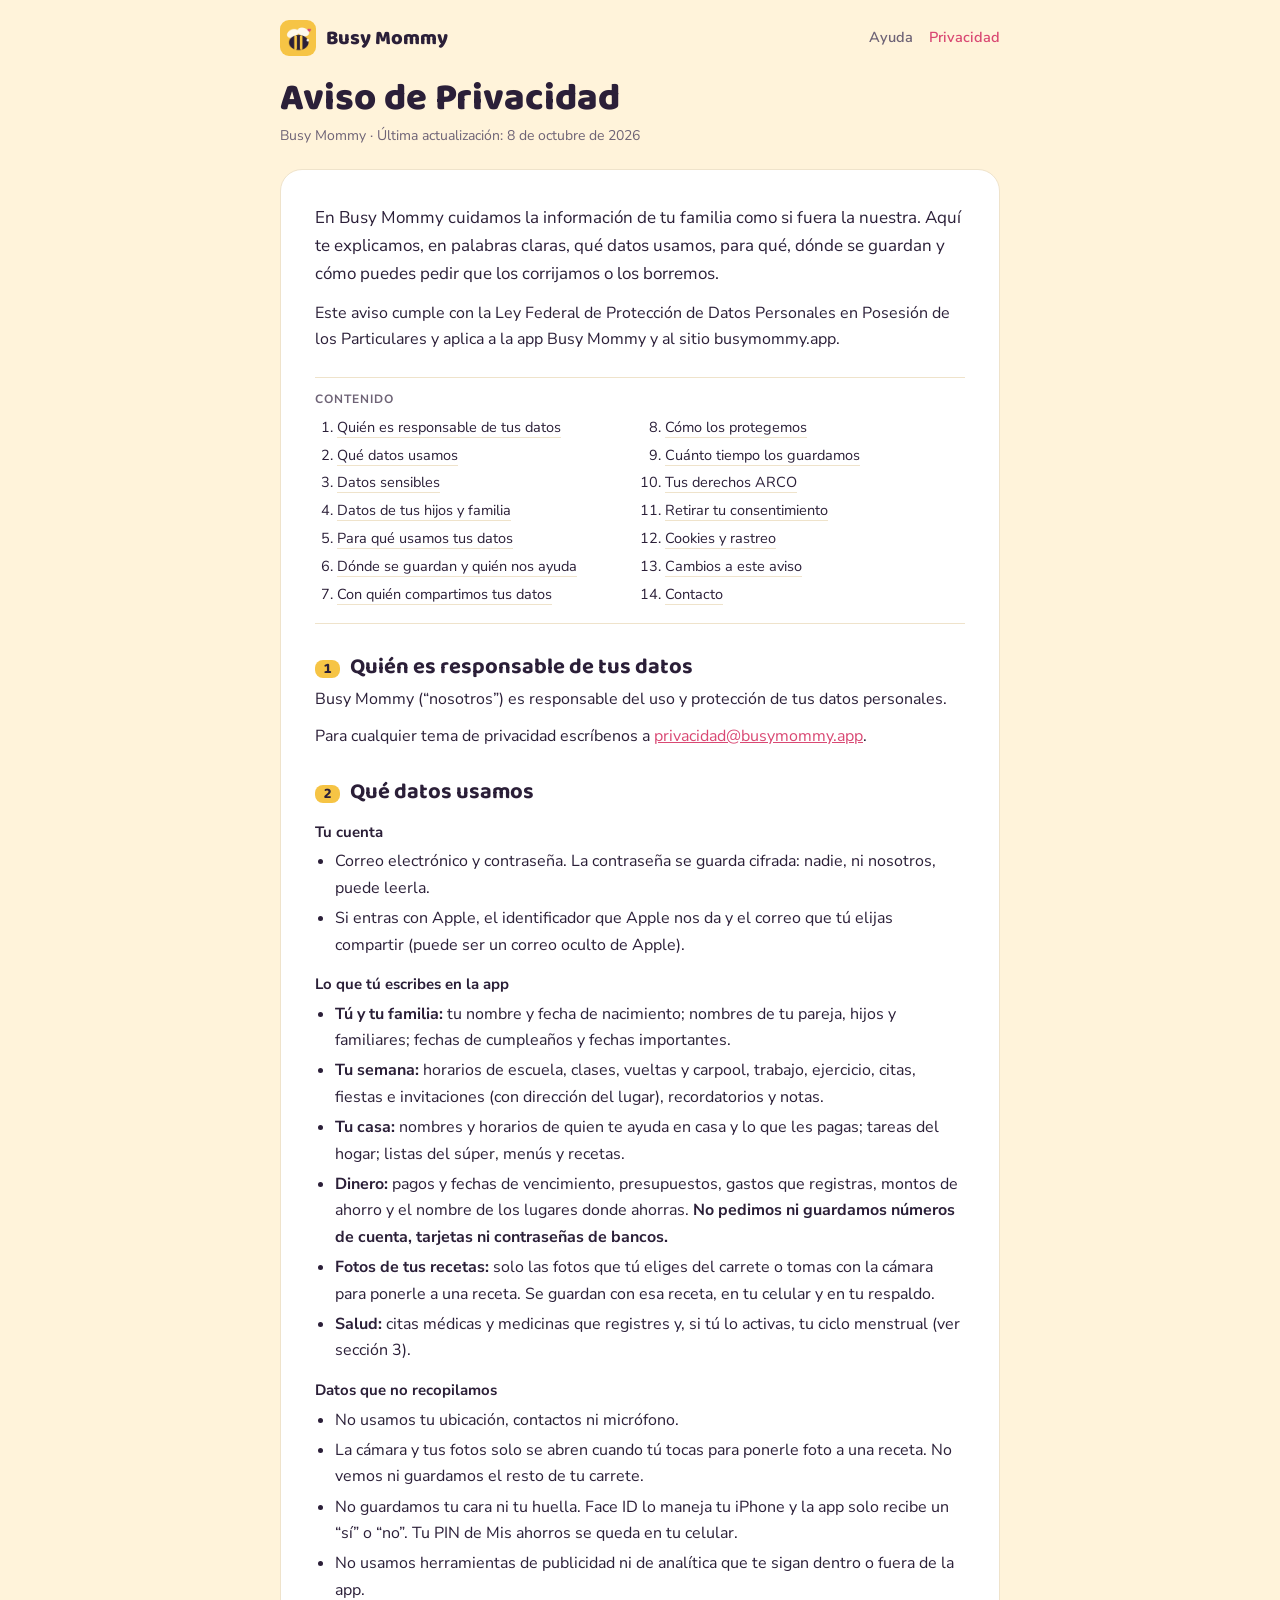
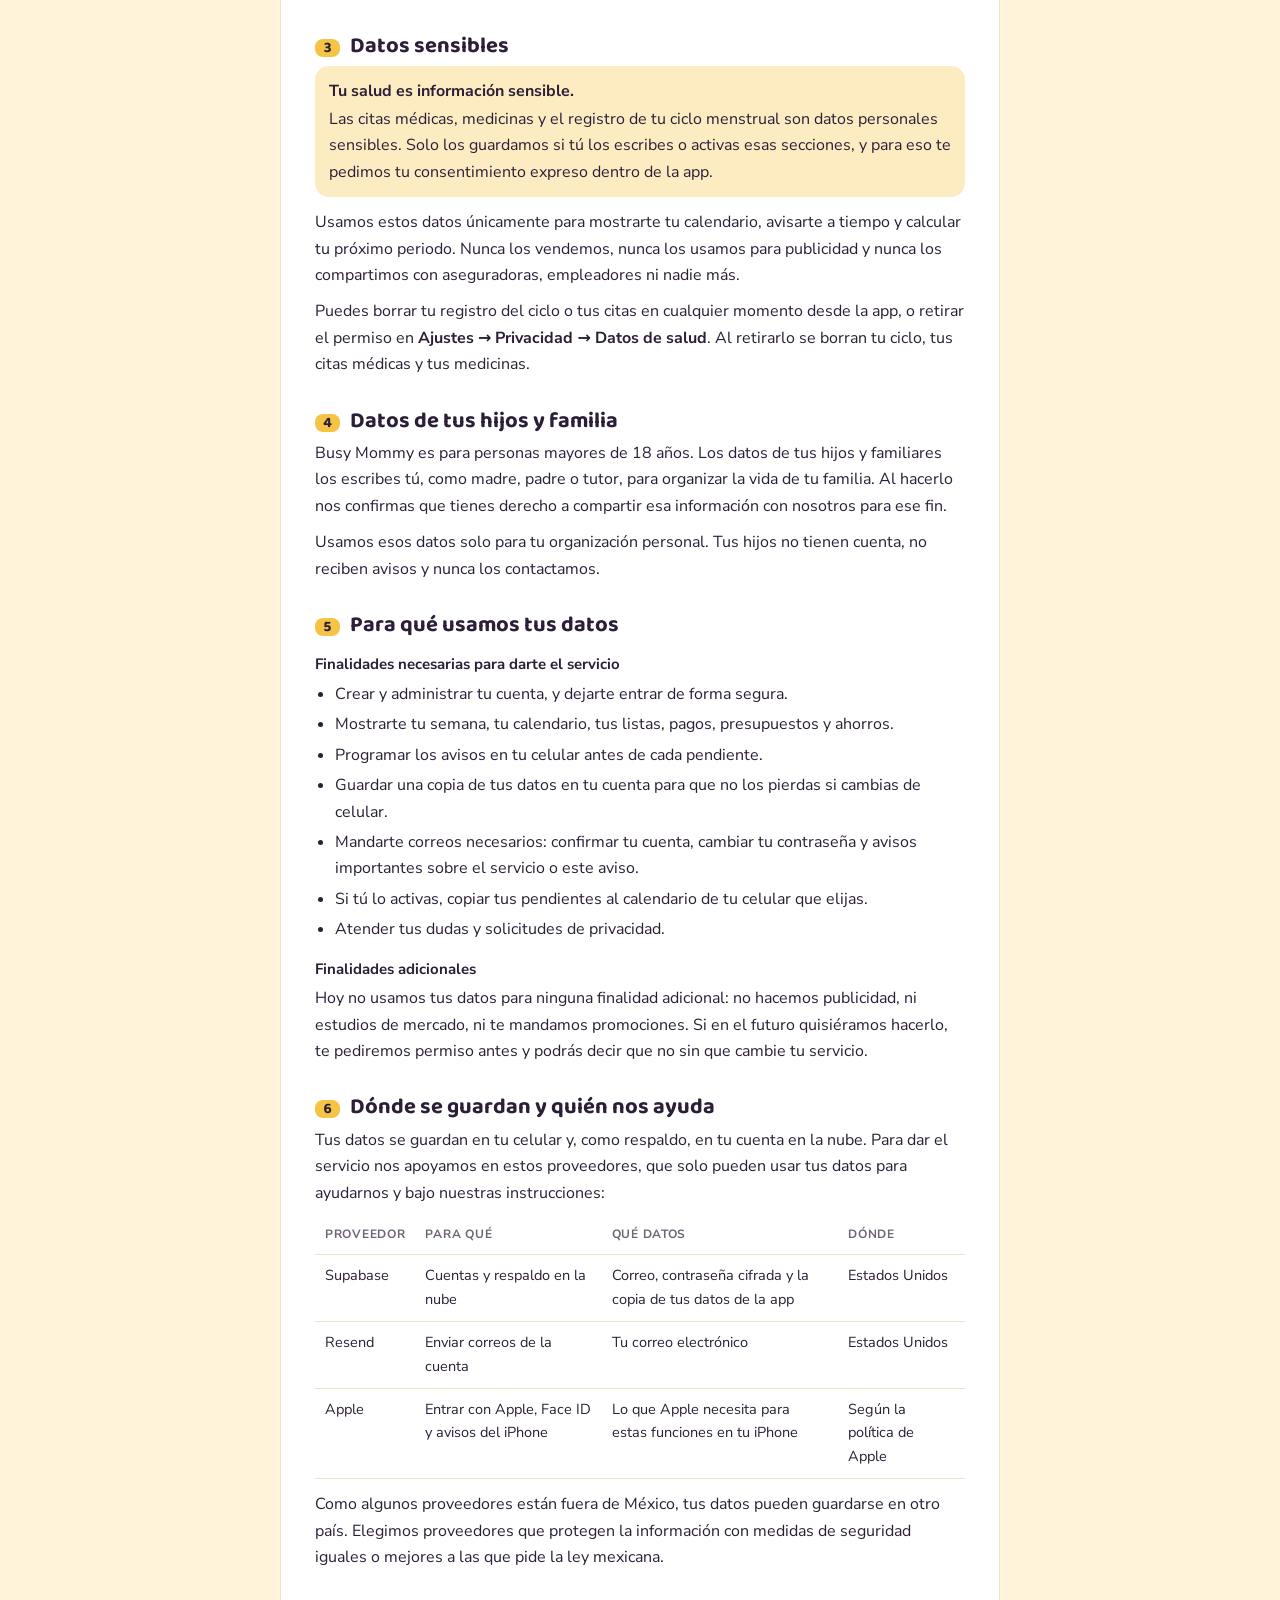
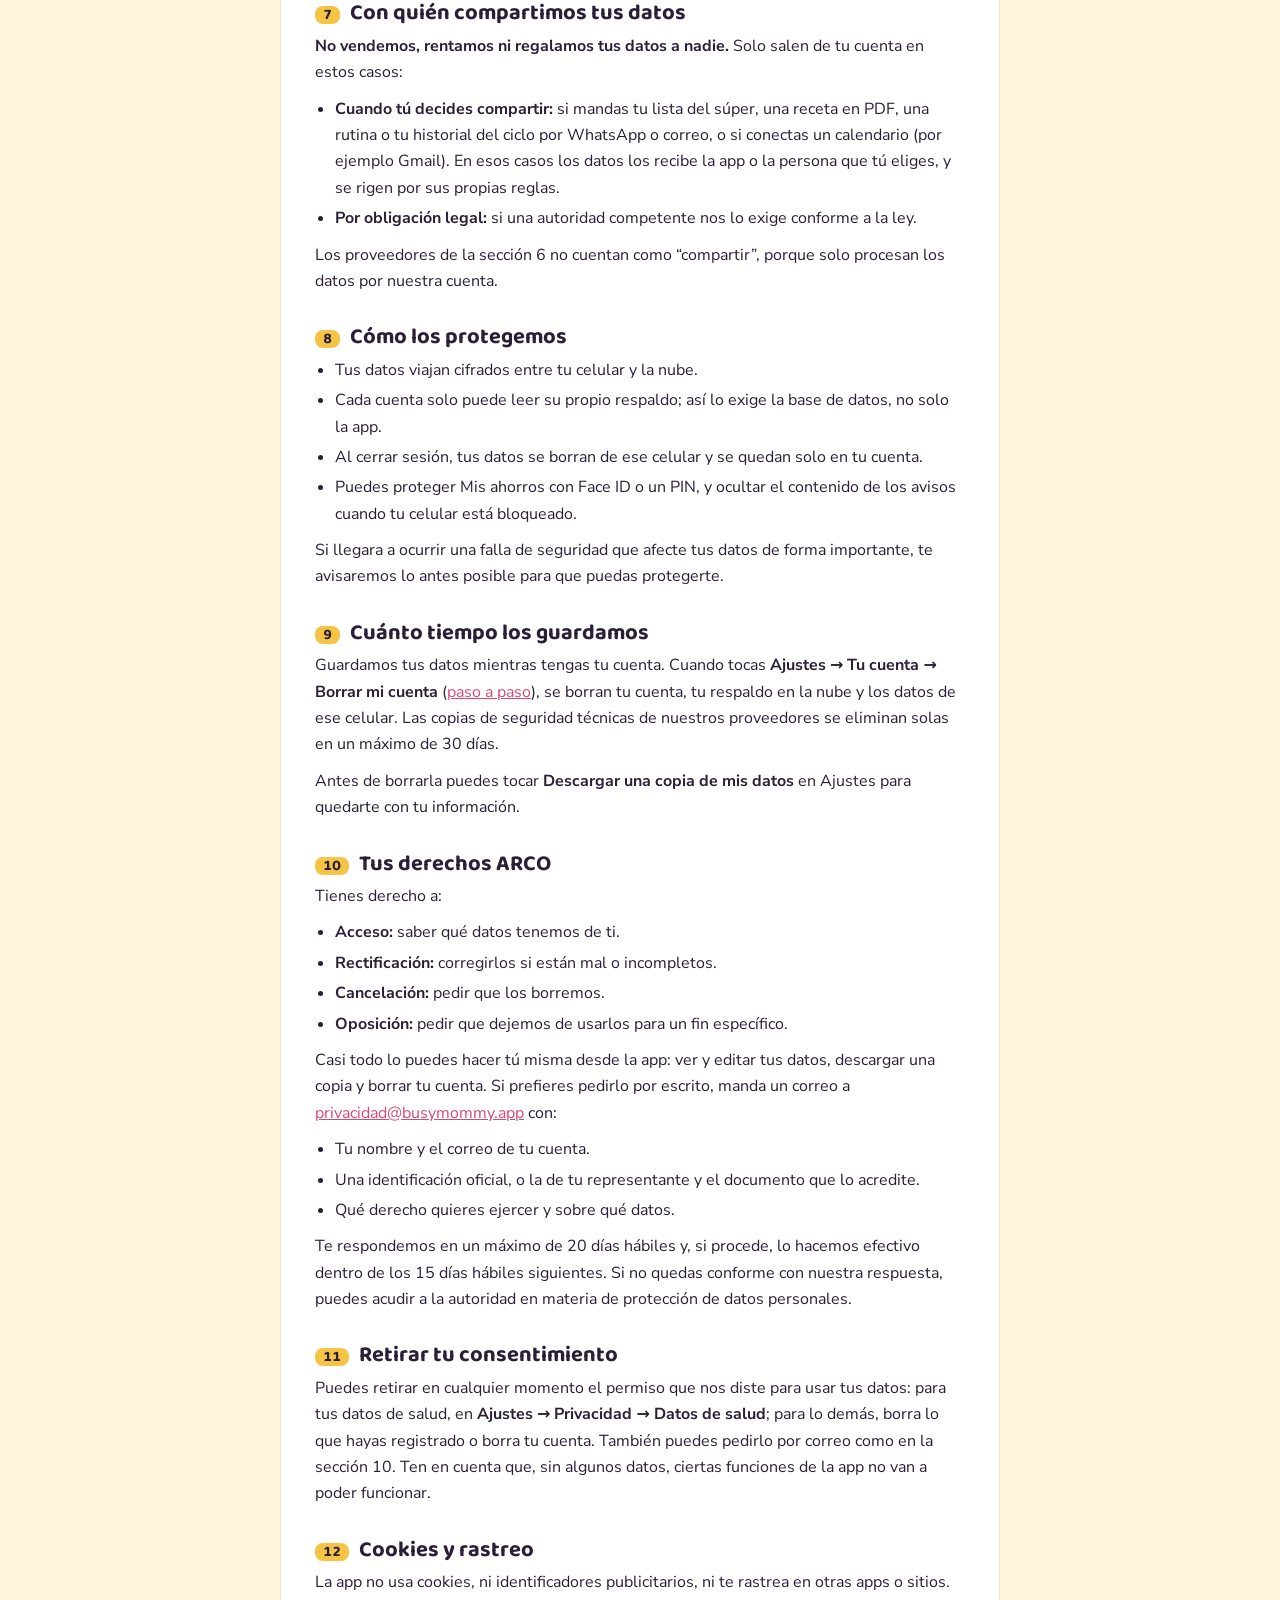
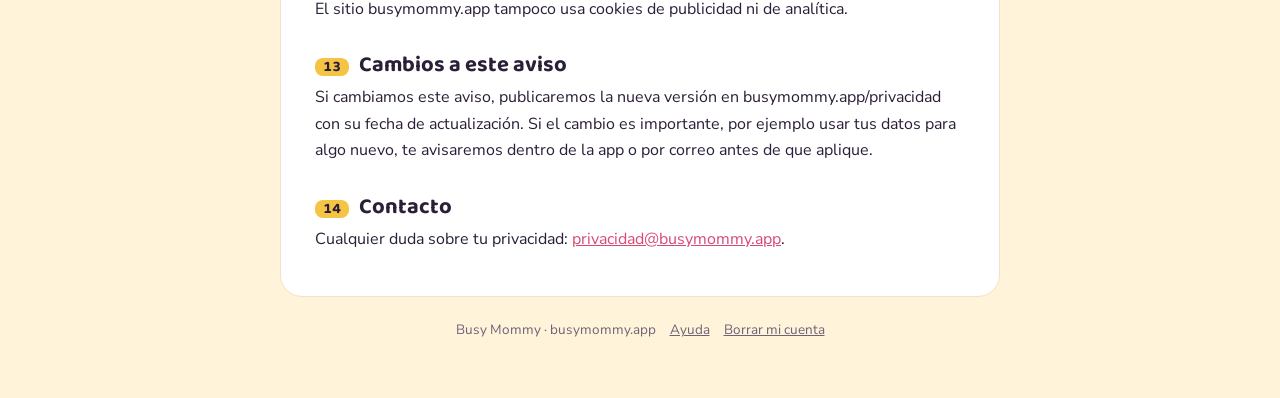
==== privacidad/index.html @ 32d72c9d "Sitio de Busy Mommy: inicio, aviso de privacidad, soporte y borrar cuenta Co-Authored-By: Claude Opu" ====
<!doctype html>
<html lang="es-MX">
<head>
<meta charset="utf-8">
<meta name="viewport" content="width=device-width,initial-scale=1">
<title>Aviso de Privacidad · Busy Mommy</title>
<meta name="description" content="Qué datos usa Busy Mommy, para qué, dónde se guardan y cómo ejercer tus derechos.">
<link rel="icon" href="/icono-64.png">
<link rel="apple-touch-icon" href="/icono-180.png">
<link rel="preconnect" href="https://fonts.googleapis.com">
<link rel="stylesheet" href="https://fonts.googleapis.com/css2?family=Baloo+2:wght@600;700;800&family=Nunito+Sans:opsz,wght@6..12,400;6..12,600;6..12,700&display=swap">
<link rel="stylesheet" href="/estilos.css">
<style>
/* Secciones numeradas porque así las cita la ley y los usuarios */
.doc{background:var(--paper);border:1px solid var(--line);border-radius:22px;padding:clamp(18px,4vw,34px);display:flex;flex-direction:column;gap:6px;min-width:0}
.lead{font-size:17px;margin:0 0 6px}
nav.toc{border-top:1px solid var(--line);border-bottom:1px solid var(--line);padding-block:12px;margin-block:8px 10px}
nav.toc p{font-size:12px;letter-spacing:.08em;text-transform:uppercase;font-weight:700;color:var(--muted);margin:0 0 6px}
nav.toc ol{margin:0;padding-left:22px;columns:2 240px;column-gap:28px;font-size:14.5px}
nav.toc a{color:var(--ink);text-decoration:none;border-bottom:1px solid var(--line)}
nav.toc a:hover,nav.toc a:focus-visible{border-color:var(--plum);outline:none}
section{scroll-margin-top:16px;padding-top:14px}
h2{font-family:var(--display);font-weight:700;font-size:22px;line-height:1.2;margin:0 0 6px;display:flex;gap:10px;align-items:baseline;text-wrap:balance}
h2 .n{font-size:15px;color:#2B1F38;background:var(--honey);border-radius:8px;padding:0 8px;font-variant-numeric:tabular-nums;flex-shrink:0}
.sens{background:var(--honey-soft);border-radius:14px;padding:12px 14px;margin:6px 0 12px}
.sens b:first-child{display:block;margin-bottom:2px}
.tbl{overflow-x:auto;margin:4px 0 12px}
table{border-collapse:collapse;width:100%;font-size:14.5px;min-width:460px}
th,td{text-align:left;vertical-align:top;padding:9px 10px;border-bottom:1px solid var(--line)}
th{font-size:12px;letter-spacing:.06em;text-transform:uppercase;color:var(--muted);font-weight:700}
</style>
</head>
<body>
<div class="wrap">
  <header class="top">
    <a class="brand" href="/"><img src="/icono-180.png" alt="">Busy Mommy</a>
    <nav><a href="/soporte/">Ayuda</a><a href="/privacidad/" aria-current="page">Privacidad</a></nav>
  </header>

  <div>
    <h1>Aviso de Privacidad</h1>
    <p class="sub">Busy Mommy · Última actualización: 8 de octubre de 2026</p>
  </div>

  <article class="doc">
  <p class="lead">En Busy Mommy cuidamos la información de tu familia como si fuera la nuestra. Aquí te explicamos, en palabras claras, qué datos usamos, para qué, dónde se guardan y cómo puedes pedir que los corrijamos o los borremos.</p>
  <p>Este aviso cumple con la Ley Federal de Protección de Datos Personales en Posesión de los Particulares y aplica a la app Busy Mommy y al sitio busymommy.app.</p>

  <nav class="toc" aria-label="Contenido"><p>Contenido</p><ol>
    <li><a href="#responsable">Quién es responsable de tus datos</a></li>
    <li><a href="#datos">Qué datos usamos</a></li>
    <li><a href="#sensibles">Datos sensibles</a></li>
    <li><a href="#hijos">Datos de tus hijos y familia</a></li>
    <li><a href="#finalidades">Para qué usamos tus datos</a></li>
    <li><a href="#donde">Dónde se guardan y quién nos ayuda</a></li>
    <li><a href="#compartir">Con quién compartimos tus datos</a></li>
    <li><a href="#seguridad">Cómo los protegemos</a></li>
    <li><a href="#conservacion">Cuánto tiempo los guardamos</a></li>
    <li><a href="#arco">Tus derechos ARCO</a></li>
    <li><a href="#revocar">Retirar tu consentimiento</a></li>
    <li><a href="#rastreo">Cookies y rastreo</a></li>
    <li><a href="#cambios">Cambios a este aviso</a></li>
    <li><a href="#contacto">Contacto</a></li>
  </ol></nav>

  <section id="responsable">
    <h2><span class="n">1</span>Quién es responsable de tus datos</h2>
    <p>Busy Mommy (“nosotros”) es responsable del uso y protección de tus datos personales.</p>
    <p>Para cualquier tema de privacidad escríbenos a <a href="mailto:privacidad@busymommy.app">privacidad@busymommy.app</a>.</p>
  </section>

  <section id="datos">
    <h2><span class="n">2</span>Qué datos usamos</h2>
    <h3>Tu cuenta</h3>
    <ul>
      <li>Correo electrónico y contraseña. La contraseña se guarda cifrada: nadie, ni nosotros, puede leerla.</li>
      <li>Si entras con Apple, el identificador que Apple nos da y el correo que tú elijas compartir (puede ser un correo oculto de Apple).</li>
    </ul>
    <h3>Lo que tú escribes en la app</h3>
    <ul>
      <li><b>Tú y tu familia:</b> tu nombre y fecha de nacimiento; nombres de tu pareja, hijos y familiares; fechas de cumpleaños y fechas importantes.</li>
      <li><b>Tu semana:</b> horarios de escuela, clases, vueltas y carpool, trabajo, ejercicio, citas, fiestas e invitaciones (con dirección del lugar), recordatorios y notas.</li>
      <li><b>Tu casa:</b> nombres y horarios de quien te ayuda en casa y lo que les pagas; tareas del hogar; listas del súper, menús y recetas.</li>
      <li><b>Dinero:</b> pagos y fechas de vencimiento, presupuestos, gastos que registras, montos de ahorro y el nombre de los lugares donde ahorras. <b>No pedimos ni guardamos números de cuenta, tarjetas ni contraseñas de bancos.</b></li>
      <li><b>Fotos de tus recetas:</b> solo las fotos que tú eliges del carrete o tomas con la cámara para ponerle a una receta. Se guardan con esa receta, en tu celular y en tu respaldo.</li>
      <li><b>Salud:</b> citas médicas y medicinas que registres y, si tú lo activas, tu ciclo menstrual (ver sección 3).</li>
    </ul>
    <h3>Datos que no recopilamos</h3>
    <ul>
      <li>No usamos tu ubicación, contactos ni micrófono.</li>
      <li>La cámara y tus fotos solo se abren cuando tú tocas para ponerle foto a una receta. No vemos ni guardamos el resto de tu carrete.</li>
      <li>No guardamos tu cara ni tu huella. Face ID lo maneja tu iPhone y la app solo recibe un “sí” o “no”. Tu PIN de Mis ahorros se queda en tu celular.</li>
      <li>No usamos herramientas de publicidad ni de analítica que te sigan dentro o fuera de la app.</li>
    </ul>
  </section>

  <section id="sensibles">
    <h2><span class="n">3</span>Datos sensibles</h2>
    <div class="sens"><b>Tu salud es información sensible.</b>Las citas médicas, medicinas y el registro de tu ciclo menstrual son datos personales sensibles. Solo los guardamos si tú los escribes o activas esas secciones, y para eso te pedimos tu consentimiento expreso dentro de la app.</div>
    <p>Usamos estos datos únicamente para mostrarte tu calendario, avisarte a tiempo y calcular tu próximo periodo. Nunca los vendemos, nunca los usamos para publicidad y nunca los compartimos con aseguradoras, empleadores ni nadie más.</p>
    <p>Puedes borrar tu registro del ciclo o tus citas en cualquier momento desde la app, o retirar el permiso en <b>Ajustes → Privacidad → Datos de salud</b>. Al retirarlo se borran tu ciclo, tus citas médicas y tus medicinas.</p>
  </section>

  <section id="hijos">
    <h2><span class="n">4</span>Datos de tus hijos y familia</h2>
    <p>Busy Mommy es para personas mayores de 18 años. Los datos de tus hijos y familiares los escribes tú, como madre, padre o tutor, para organizar la vida de tu familia. Al hacerlo nos confirmas que tienes derecho a compartir esa información con nosotros para ese fin.</p>
    <p>Usamos esos datos solo para tu organización personal. Tus hijos no tienen cuenta, no reciben avisos y nunca los contactamos.</p>
  </section>

  <section id="finalidades">
    <h2><span class="n">5</span>Para qué usamos tus datos</h2>
    <h3>Finalidades necesarias para darte el servicio</h3>
    <ul>
      <li>Crear y administrar tu cuenta, y dejarte entrar de forma segura.</li>
      <li>Mostrarte tu semana, tu calendario, tus listas, pagos, presupuestos y ahorros.</li>
      <li>Programar los avisos en tu celular antes de cada pendiente.</li>
      <li>Guardar una copia de tus datos en tu cuenta para que no los pierdas si cambias de celular.</li>
      <li>Mandarte correos necesarios: confirmar tu cuenta, cambiar tu contraseña y avisos importantes sobre el servicio o este aviso.</li>
      <li>Si tú lo activas, copiar tus pendientes al calendario de tu celular que elijas.</li>
      <li>Atender tus dudas y solicitudes de privacidad.</li>
    </ul>
    <h3>Finalidades adicionales</h3>
    <p>Hoy no usamos tus datos para ninguna finalidad adicional: no hacemos publicidad, ni estudios de mercado, ni te mandamos promociones. Si en el futuro quisiéramos hacerlo, te pediremos permiso antes y podrás decir que no sin que cambie tu servicio.</p>
  </section>

  <section id="donde">
    <h2><span class="n">6</span>Dónde se guardan y quién nos ayuda</h2>
    <p>Tus datos se guardan en tu celular y, como respaldo, en tu cuenta en la nube. Para dar el servicio nos apoyamos en estos proveedores, que solo pueden usar tus datos para ayudarnos y bajo nuestras instrucciones:</p>
    <div class="tbl"><table>
      <thead><tr><th>Proveedor</th><th>Para qué</th><th>Qué datos</th><th>Dónde</th></tr></thead>
      <tbody>
        <tr><td>Supabase</td><td>Cuentas y respaldo en la nube</td><td>Correo, contraseña cifrada y la copia de tus datos de la app</td><td>Estados Unidos</td></tr>
        <tr><td>Resend</td><td>Enviar correos de la cuenta</td><td>Tu correo electrónico</td><td>Estados Unidos</td></tr>
        <tr><td>Apple</td><td>Entrar con Apple, Face ID y avisos del iPhone</td><td>Lo que Apple necesita para estas funciones en tu iPhone</td><td>Según la política de Apple</td></tr>
      </tbody>
    </table></div>
    <p>Como algunos proveedores están fuera de México, tus datos pueden guardarse en otro país. Elegimos proveedores que protegen la información con medidas de seguridad iguales o mejores a las que pide la ley mexicana.</p>
  </section>

  <section id="compartir">
    <h2><span class="n">7</span>Con quién compartimos tus datos</h2>
    <p><b>No vendemos, rentamos ni regalamos tus datos a nadie.</b> Solo salen de tu cuenta en estos casos:</p>
    <ul>
      <li><b>Cuando tú decides compartir:</b> si mandas tu lista del súper, una receta en PDF, una rutina o tu historial del ciclo por WhatsApp o correo, o si conectas un calendario (por ejemplo Gmail). En esos casos los datos los recibe la app o la persona que tú eliges, y se rigen por sus propias reglas.</li>
      <li><b>Por obligación legal:</b> si una autoridad competente nos lo exige conforme a la ley.</li>
    </ul>
    <p>Los proveedores de la sección 6 no cuentan como “compartir”, porque solo procesan los datos por nuestra cuenta.</p>
  </section>

  <section id="seguridad">
    <h2><span class="n">8</span>Cómo los protegemos</h2>
    <ul>
      <li>Tus datos viajan cifrados entre tu celular y la nube.</li>
      <li>Cada cuenta solo puede leer su propio respaldo; así lo exige la base de datos, no solo la app.</li>
      <li>Al cerrar sesión, tus datos se borran de ese celular y se quedan solo en tu cuenta.</li>
      <li>Puedes proteger Mis ahorros con Face ID o un PIN, y ocultar el contenido de los avisos cuando tu celular está bloqueado.</li>
    </ul>
    <p>Si llegara a ocurrir una falla de seguridad que afecte tus datos de forma importante, te avisaremos lo antes posible para que puedas protegerte.</p>
  </section>

  <section id="conservacion">
    <h2><span class="n">9</span>Cuánto tiempo los guardamos</h2>
    <p>Guardamos tus datos mientras tengas tu cuenta. Cuando tocas <b>Ajustes → Tu cuenta → Borrar mi cuenta</b> (<a href="/borrar-cuenta/">paso a paso</a>), se borran tu cuenta, tu respaldo en la nube y los datos de ese celular. Las copias de seguridad técnicas de nuestros proveedores se eliminan solas en un máximo de 30 días.</p>
    <p>Antes de borrarla puedes tocar <b>Descargar una copia de mis datos</b> en Ajustes para quedarte con tu información.</p>
  </section>

  <section id="arco">
    <h2><span class="n">10</span>Tus derechos ARCO</h2>
    <p>Tienes derecho a:</p>
    <ul>
      <li><b>Acceso:</b> saber qué datos tenemos de ti.</li>
      <li><b>Rectificación:</b> corregirlos si están mal o incompletos.</li>
      <li><b>Cancelación:</b> pedir que los borremos.</li>
      <li><b>Oposición:</b> pedir que dejemos de usarlos para un fin específico.</li>
    </ul>
    <p>Casi todo lo puedes hacer tú misma desde la app: ver y editar tus datos, descargar una copia y borrar tu cuenta. Si prefieres pedirlo por escrito, manda un correo a <a href="mailto:privacidad@busymommy.app">privacidad@busymommy.app</a> con:</p>
    <ul>
      <li>Tu nombre y el correo de tu cuenta.</li>
      <li>Una identificación oficial, o la de tu representante y el documento que lo acredite.</li>
      <li>Qué derecho quieres ejercer y sobre qué datos.</li>
    </ul>
    <p>Te respondemos en un máximo de 20 días hábiles y, si procede, lo hacemos efectivo dentro de los 15 días hábiles siguientes. Si no quedas conforme con nuestra respuesta, puedes acudir a la autoridad en materia de protección de datos personales.</p>
  </section>

  <section id="revocar">
    <h2><span class="n">11</span>Retirar tu consentimiento</h2>
    <p>Puedes retirar en cualquier momento el permiso que nos diste para usar tus datos: para tus datos de salud, en <b>Ajustes → Privacidad → Datos de salud</b>; para lo demás, borra lo que hayas registrado o borra tu cuenta. También puedes pedirlo por correo como en la sección 10. Ten en cuenta que, sin algunos datos, ciertas funciones de la app no van a poder funcionar.</p>
  </section>

  <section id="rastreo">
    <h2><span class="n">12</span>Cookies y rastreo</h2>
    <p>La app no usa cookies, ni identificadores publicitarios, ni te rastrea en otras apps o sitios. El sitio busymommy.app tampoco usa cookies de publicidad ni de analítica.</p>
  </section>

  <section id="cambios">
    <h2><span class="n">13</span>Cambios a este aviso</h2>
    <p>Si cambiamos este aviso, publicaremos la nueva versión en busymommy.app/privacidad con su fecha de actualización. Si el cambio es importante, por ejemplo usar tus datos para algo nuevo, te avisaremos dentro de la app o por correo antes de que aplique.</p>
  </section>

  <section id="contacto">
    <h2><span class="n">14</span>Contacto</h2>
    <p>Cualquier duda sobre tu privacidad: <a href="mailto:privacidad@busymommy.app">privacidad@busymommy.app</a>.</p>
  </section>
  </article>

  <footer class="foot">
    <span>Busy Mommy · busymommy.app</span>
    <a href="/soporte/">Ayuda</a>
    <a href="/borrar-cuenta/">Borrar mi cuenta</a>
  </footer>
</div>
</body>
</html>
---- estilos.css ----
/* Estilos compartidos de busymommy.app: mismos colores y letras que la app */
:root{
  --ground:#FFF3DA; --paper:#FFFFFF; --ink:#2B1F38; --muted:#6E6376; --line:#EFE3CB;
  --honey:#F6C445; --honey-soft:#FDEBC2; --plum:#D94873; --plum-soft:#FBE3EA; --ph:#FFE58A; --ph-ink:#5A4300;
  --display:"Baloo 2","Trebuchet MS",system-ui,sans-serif;
  --body:"Nunito Sans",system-ui,-apple-system,"Segoe UI",sans-serif;
}
@media (prefers-color-scheme:dark){:root:not([data-theme="light"]){
  --ground:#120E16; --paper:#1E1825; --ink:#F6EFE2; --muted:#B3A8BA; --line:#3A3146;
  --honey:#F6C445; --honey-soft:#3B3019; --plum:#F0739A; --plum-soft:#4A2233; --ph:#5A4A12; --ph-ink:#FFE9A8; color-scheme:dark}}
:root[data-theme="dark"]{
  --ground:#120E16; --paper:#1E1825; --ink:#F6EFE2; --muted:#B3A8BA; --line:#3A3146;
  --honey:#F6C445; --honey-soft:#3B3019; --plum:#F0739A; --plum-soft:#4A2233; --ph:#5A4A12; --ph-ink:#FFE9A8; color-scheme:dark}
*{box-sizing:border-box}
html{-webkit-text-size-adjust:100%}
body{margin:0;background:var(--ground);color:var(--ink);font-family:var(--body);font-size:16px;line-height:1.65;padding-inline:16px;padding-block:20px 56px}
.wrap{max-width:720px;margin:0 auto;display:flex;flex-direction:column;gap:22px}

/* Barra de arriba: marca + ligas a las otras páginas */
.top{display:flex;align-items:center;justify-content:space-between;gap:12px;flex-wrap:wrap}
.brand{display:flex;align-items:center;gap:10px;text-decoration:none;color:var(--ink);font-family:var(--display);font-weight:800;font-size:20px}
.brand img{width:36px;height:36px;border-radius:9px}
.top nav{display:flex;gap:16px;font-size:14.5px;font-weight:600}
.top nav a{color:var(--muted);text-decoration:none}
.top nav a:hover,.top nav a:focus-visible,.top nav a[aria-current]{color:var(--plum)}

h1{font-family:var(--display);font-weight:800;font-size:clamp(28px,6vw,38px);line-height:1.1;margin:0;text-wrap:balance}
h2{font-family:var(--display);font-weight:700;font-size:22px;line-height:1.2;margin:0 0 6px;text-wrap:balance}
h3{font-size:15px;margin:14px 0 4px;font-weight:700}
p{margin:0 0 10px}
ul,ol{margin:0 0 10px;padding-left:20px}
li{margin-bottom:4px}
a{color:var(--plum)}
.sub{color:var(--muted);margin:4px 0 0;font-size:14px}
.lead{font-size:17px}
.card{background:var(--paper);border:1px solid var(--line);border-radius:18px;padding:18px}
.card > :last-child{margin-bottom:0}
.note{background:var(--honey-soft);border-radius:14px;padding:12px 14px}
.note > :last-child{margin-bottom:0}
.draft{background:var(--plum-soft);border:1.5px dashed var(--plum);border-radius:16px;padding:14px 16px;font-size:14px;line-height:1.5}
.draft b{color:var(--plum)}
mark.ph{background:var(--ph);color:var(--ph-ink);border-radius:5px;padding:0 4px;font-weight:600}
.btn{display:inline-block;background:var(--plum);color:#fff;font-weight:700;text-decoration:none;border-radius:999px;padding:11px 20px}
.btn:hover,.btn:focus-visible{filter:brightness(1.08)}
.steps{counter-reset:s;list-style:none;padding:0}
.steps li{counter-increment:s;position:relative;padding-left:40px;margin-bottom:12px}
.steps li::before{content:counter(s);position:absolute;left:0;top:1px;width:28px;height:28px;border-radius:50%;background:var(--honey);color:#2B1F38;font-weight:800;display:grid;place-items:center;font-size:14px}
details{border-bottom:1px solid var(--line);padding:10px 0}
details:last-of-type{border-bottom:0}
summary{cursor:pointer;font-weight:700}
details p{margin:8px 0 0}
.foot{color:var(--muted);font-size:13.5px;text-align:center;display:flex;gap:14px;justify-content:center;flex-wrap:wrap}
.foot a{color:var(--muted)}
@media (prefers-reduced-motion:no-preference){html{scroll-behavior:smooth}}
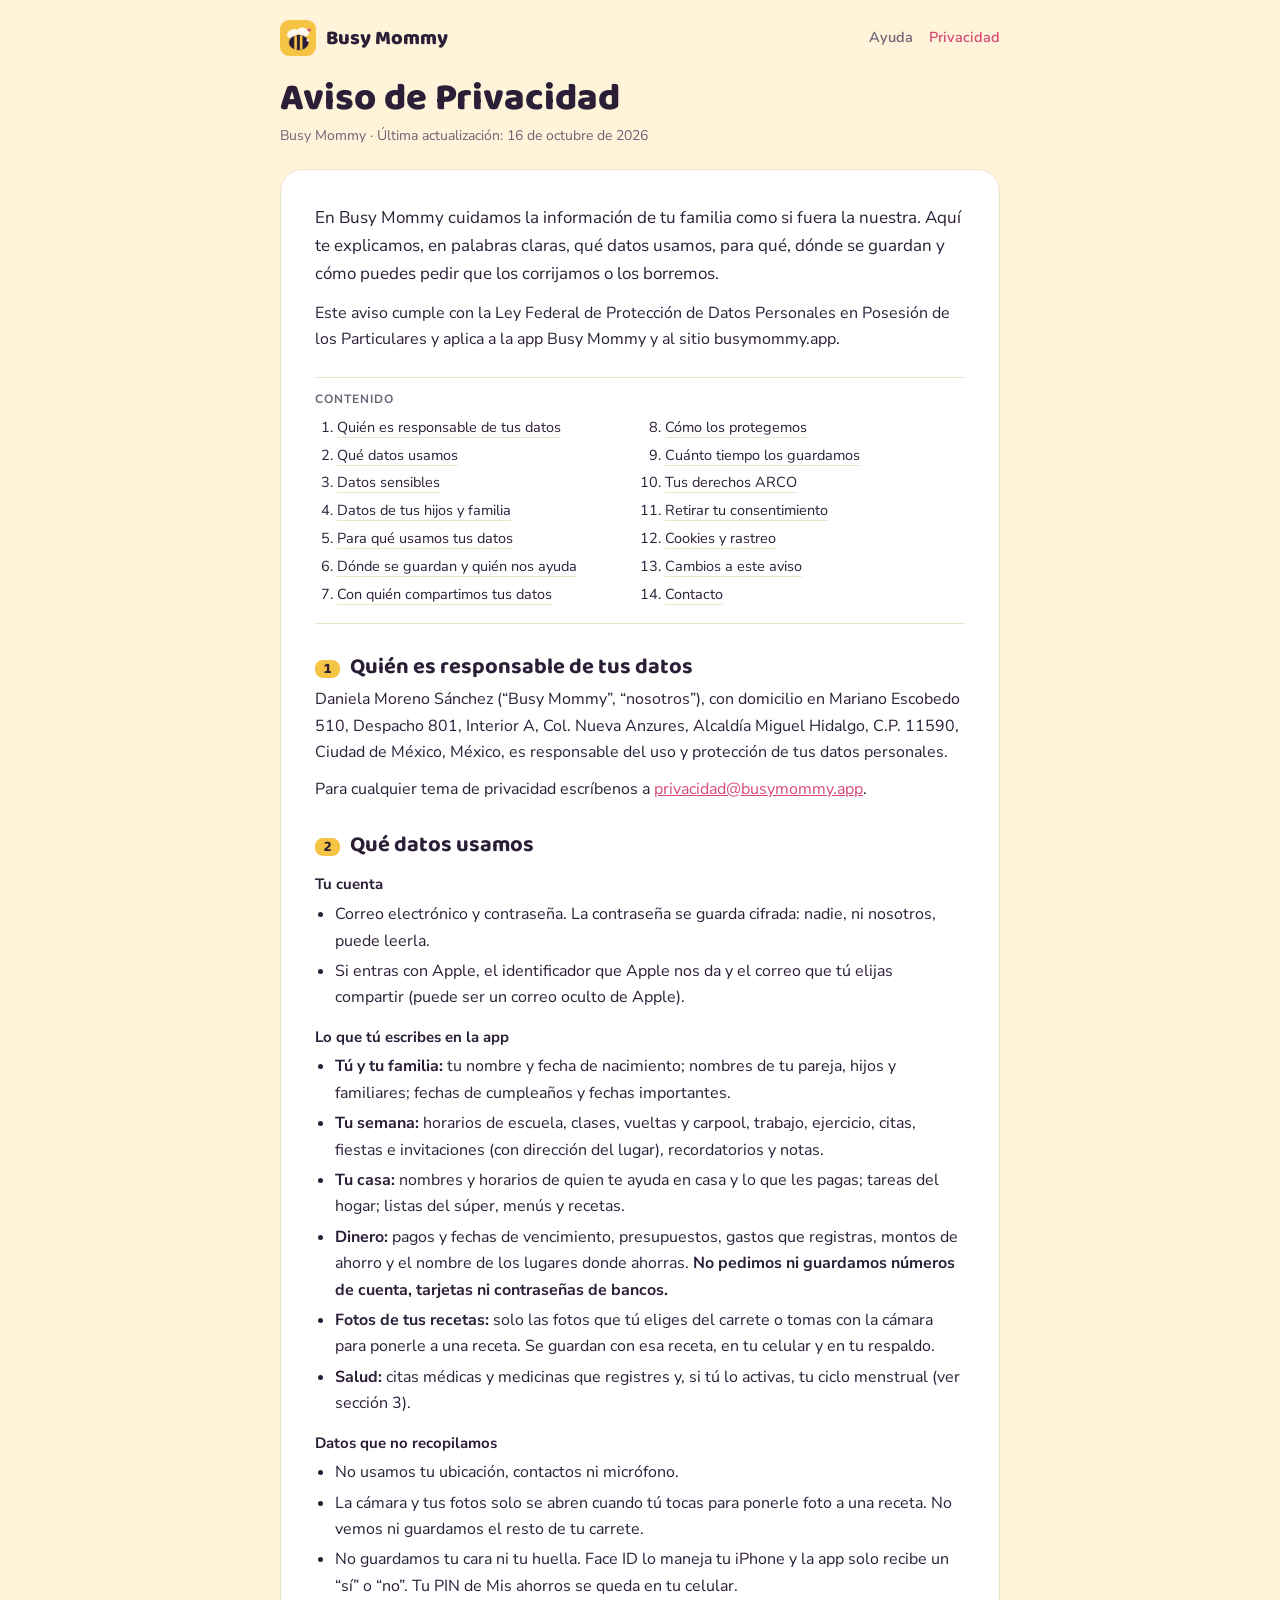
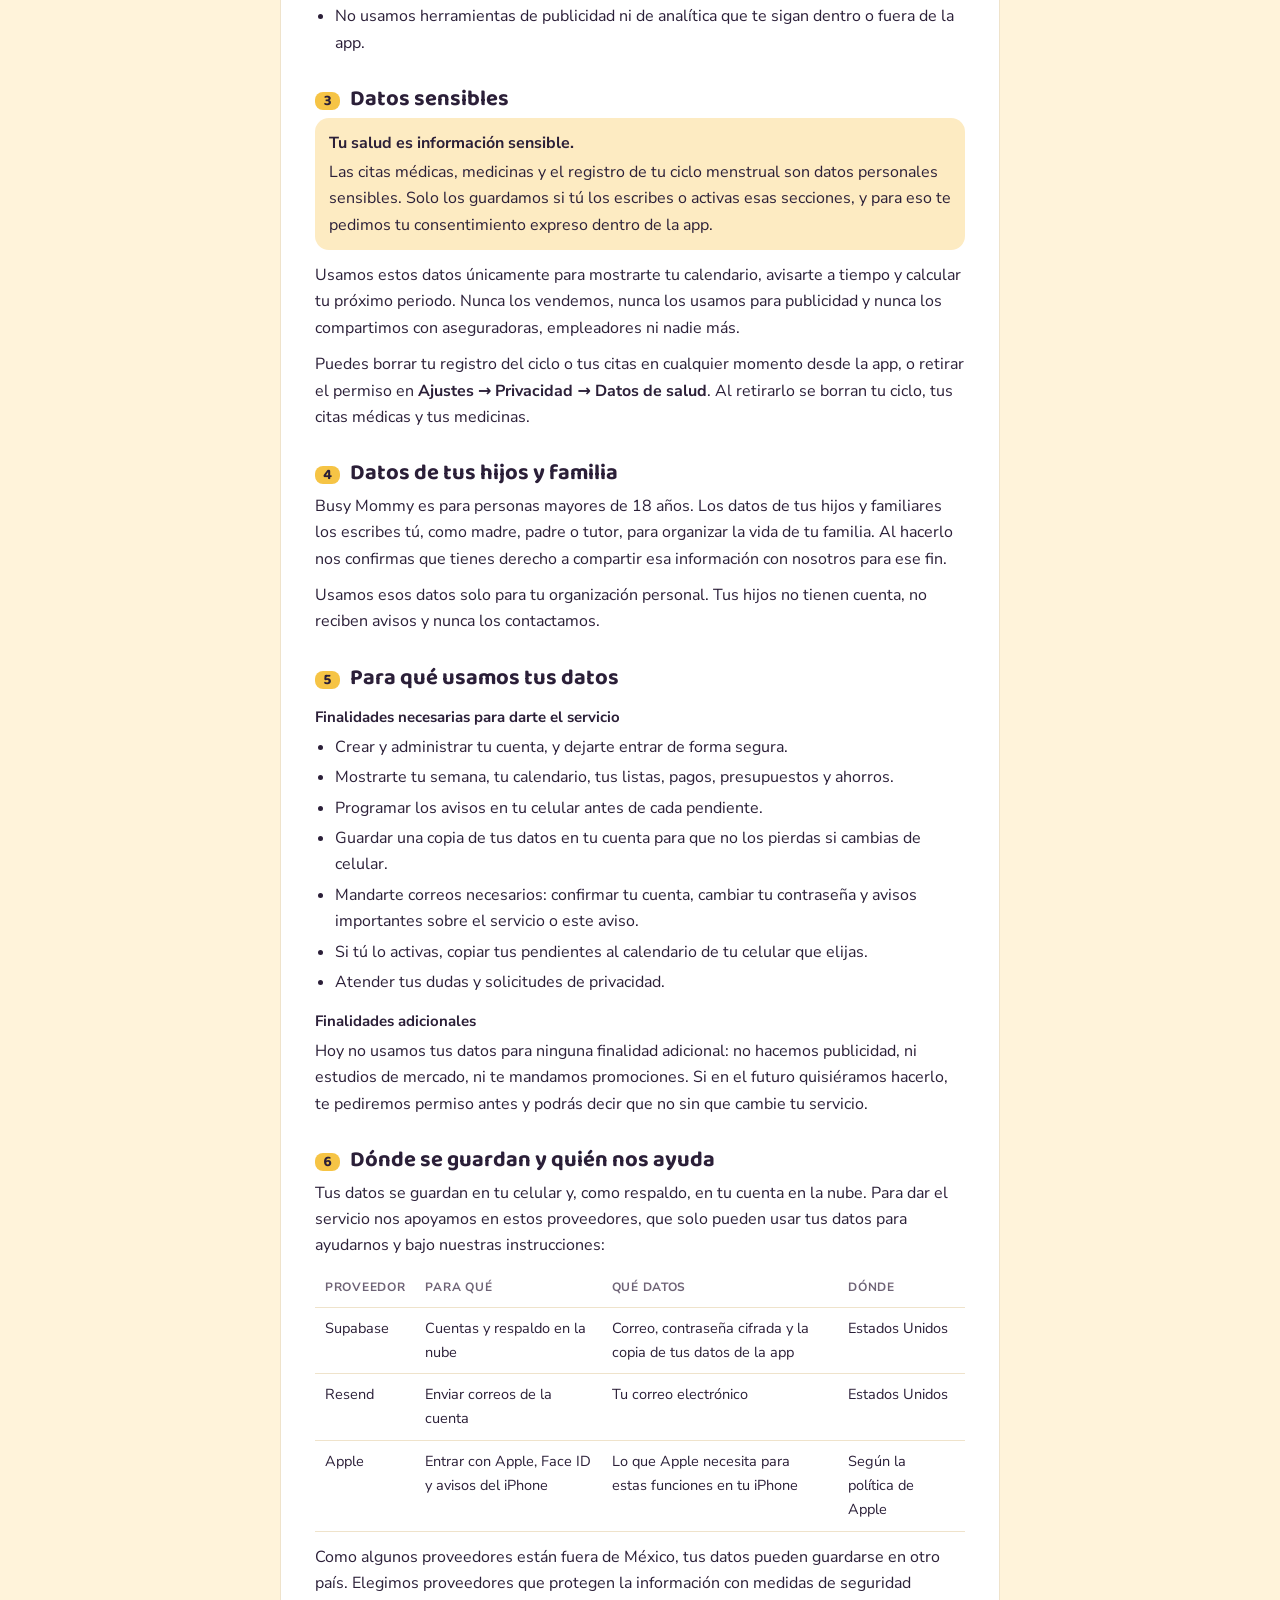
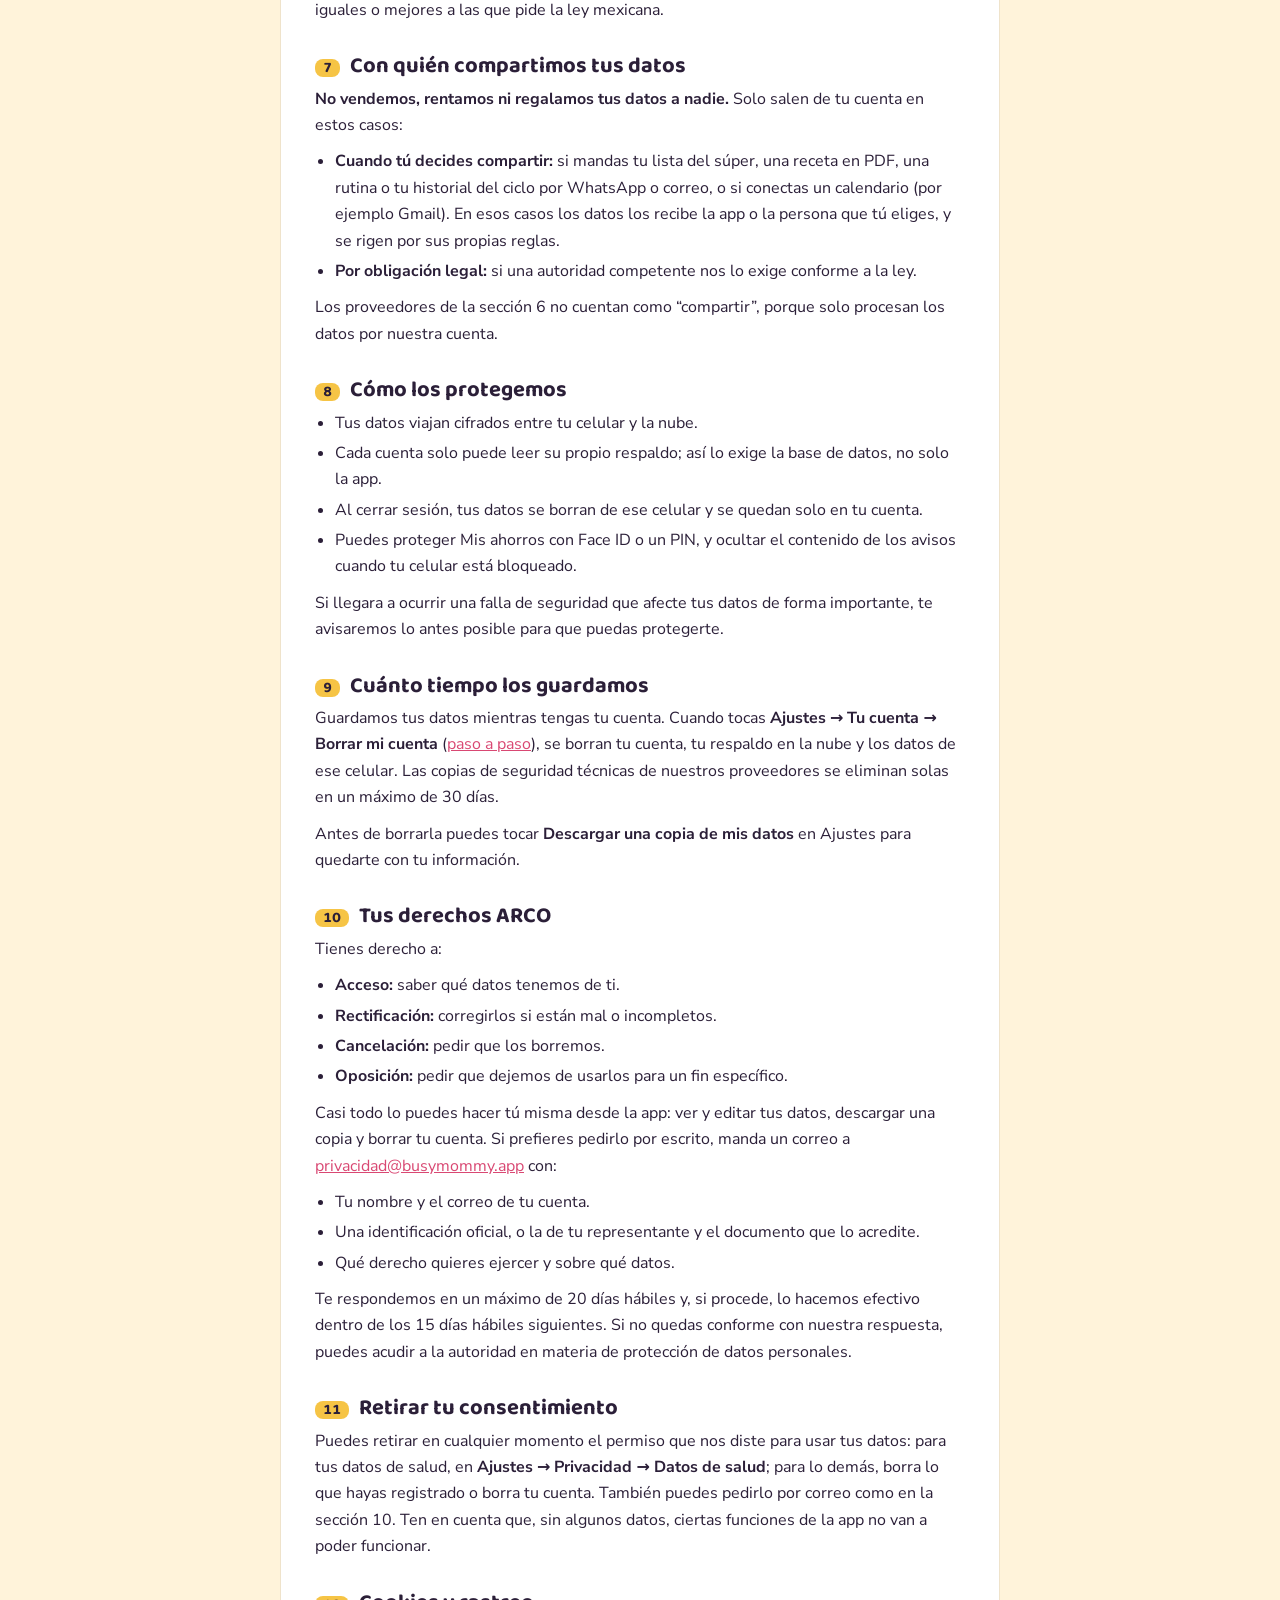
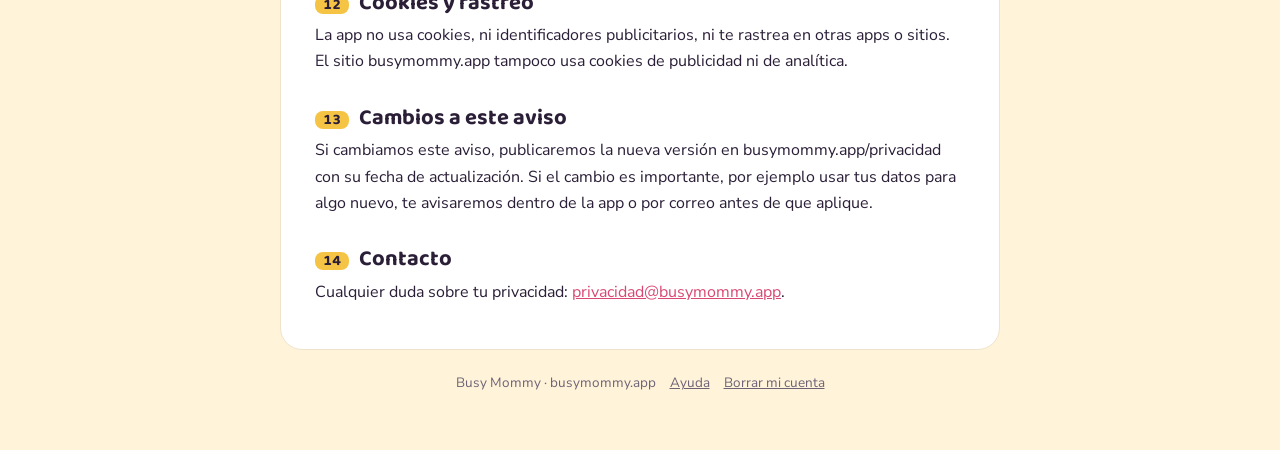
==== commit 020f0f0c: "Aviso de privacidad: responsable y domicilio Co-Authored-By: Claude Opus 5.5 <noreply@anthropic.com>" ====
--- a/privacidad/index.html
+++ b/privacidad/index.html
@@ -39,7 +39,7 @@
 
   <div>
     <h1>Aviso de Privacidad</h1>
-    <p class="sub">Busy Mommy · Última actualización: 8 de octubre de 2026</p>
+    <p class="sub">Busy Mommy · Última actualización: 16 de octubre de 2026</p>
   </div>
 
   <article class="doc">
@@ -65,7 +65,7 @@
 
   <section id="responsable">
     <h2><span class="n">1</span>Quién es responsable de tus datos</h2>
-    <p>Busy Mommy (“nosotros”) es responsable del uso y protección de tus datos personales.</p>
+    <p>Daniela Moreno Sánchez (“Busy Mommy”, “nosotros”), con domicilio en Mariano Escobedo 510, Despacho 801, Interior A, Col. Nueva Anzures, Alcaldía Miguel Hidalgo, C.P. 11590, Ciudad de México, México, es responsable del uso y protección de tus datos personales.</p>
     <p>Para cualquier tema de privacidad escríbenos a <a href="mailto:privacidad@busymommy.app">privacidad@busymommy.app</a>.</p>
   </section>
 
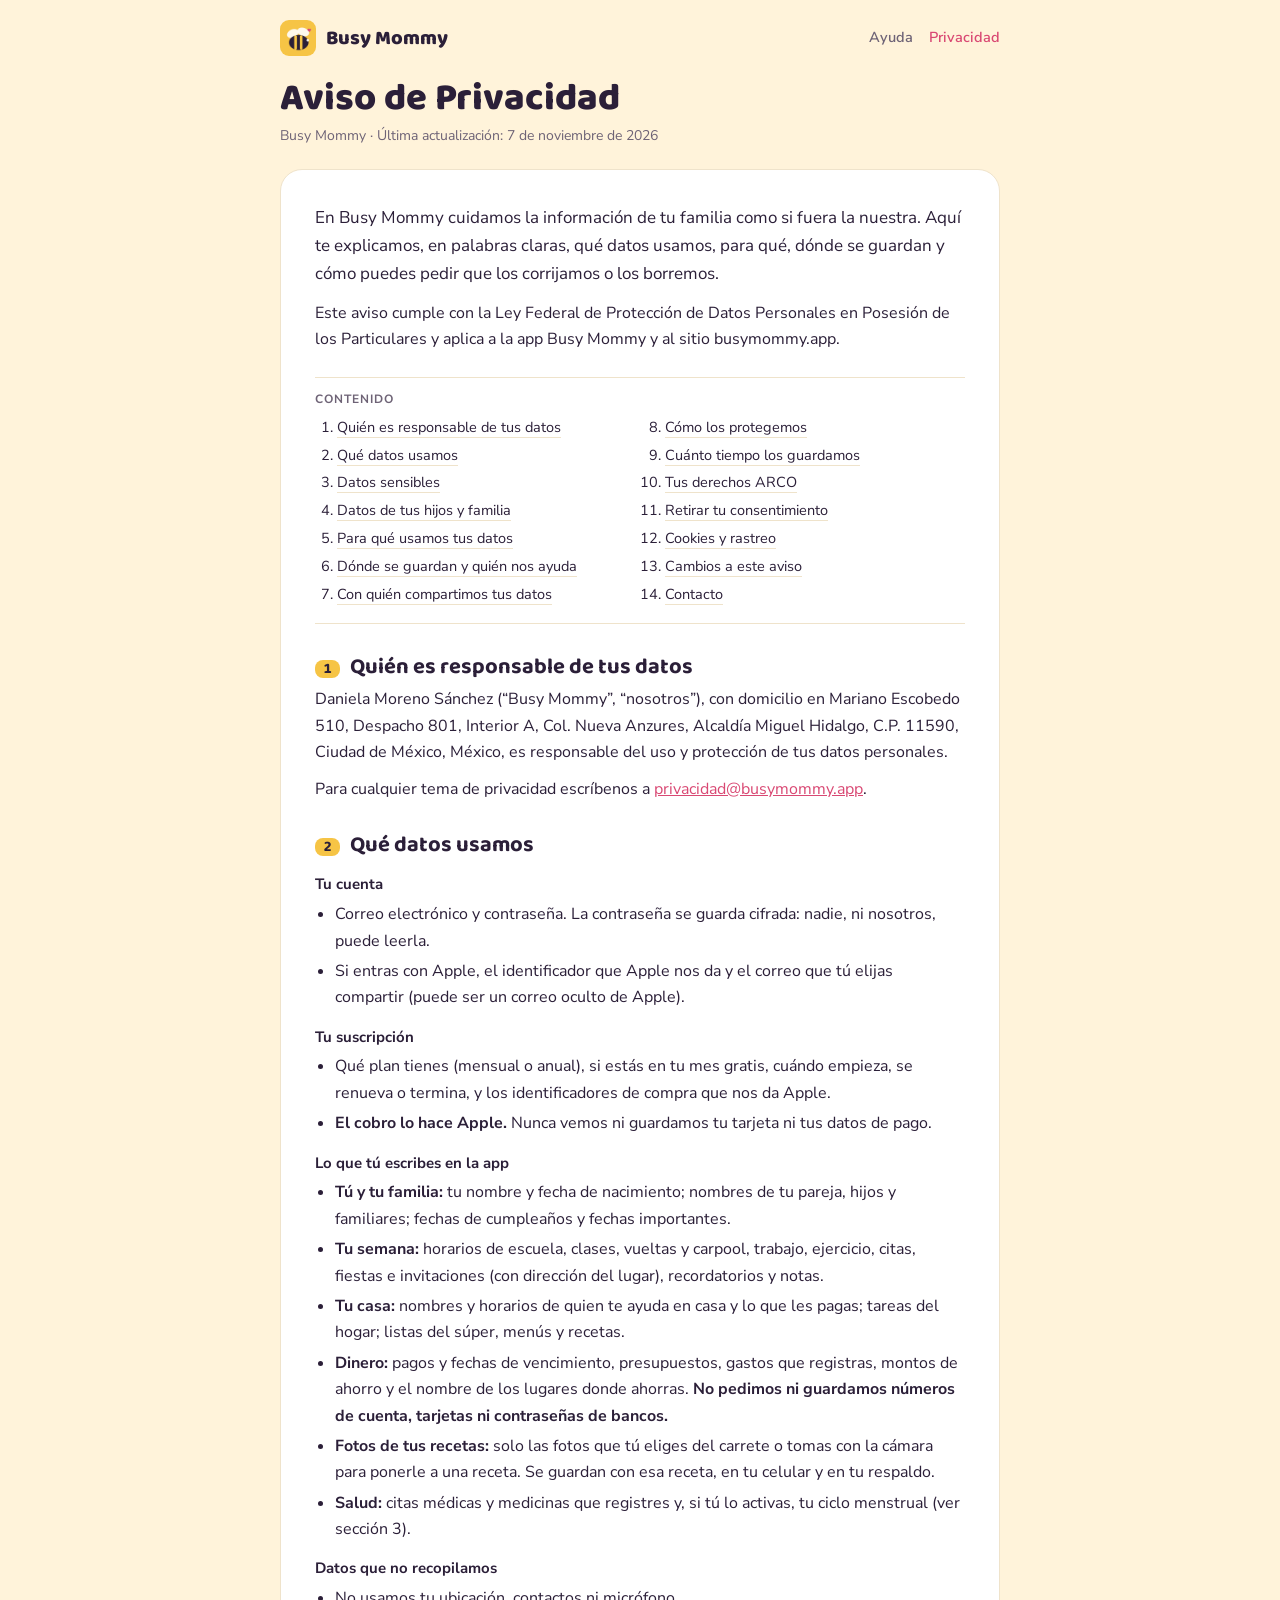
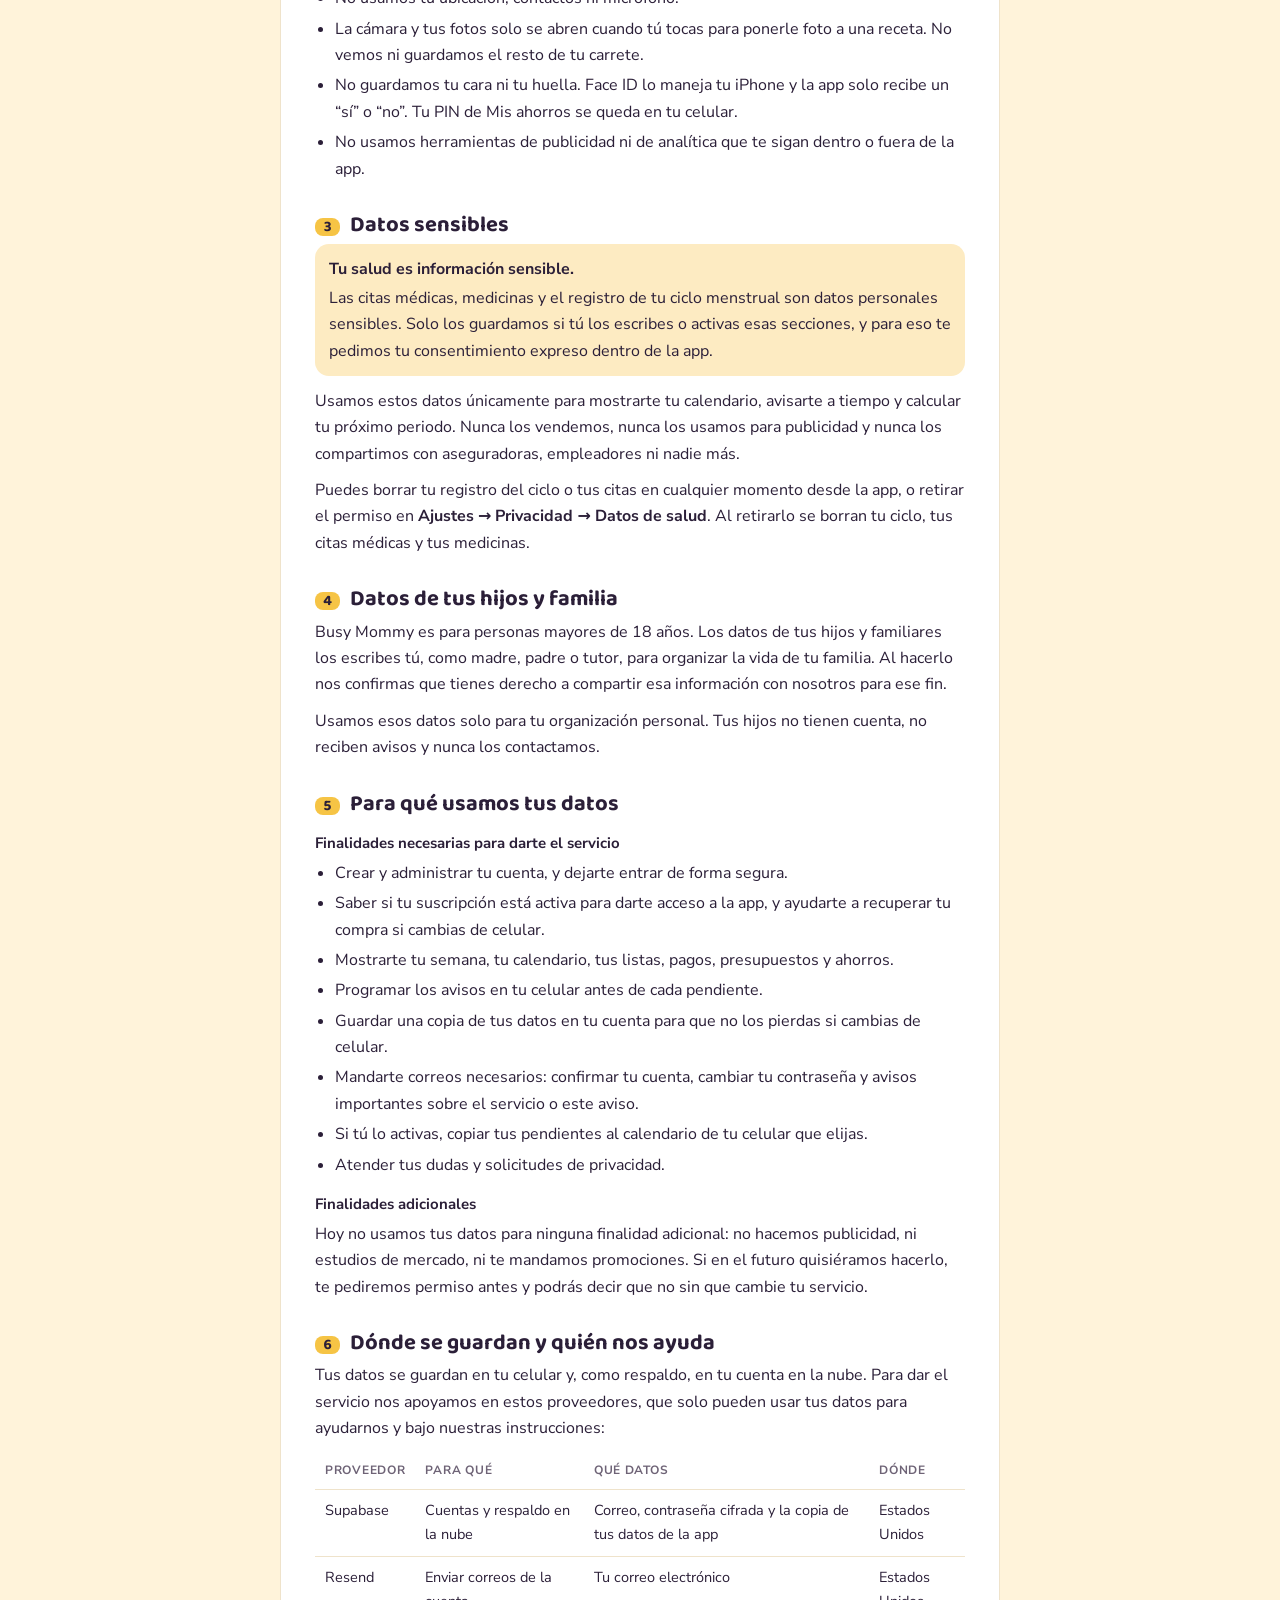
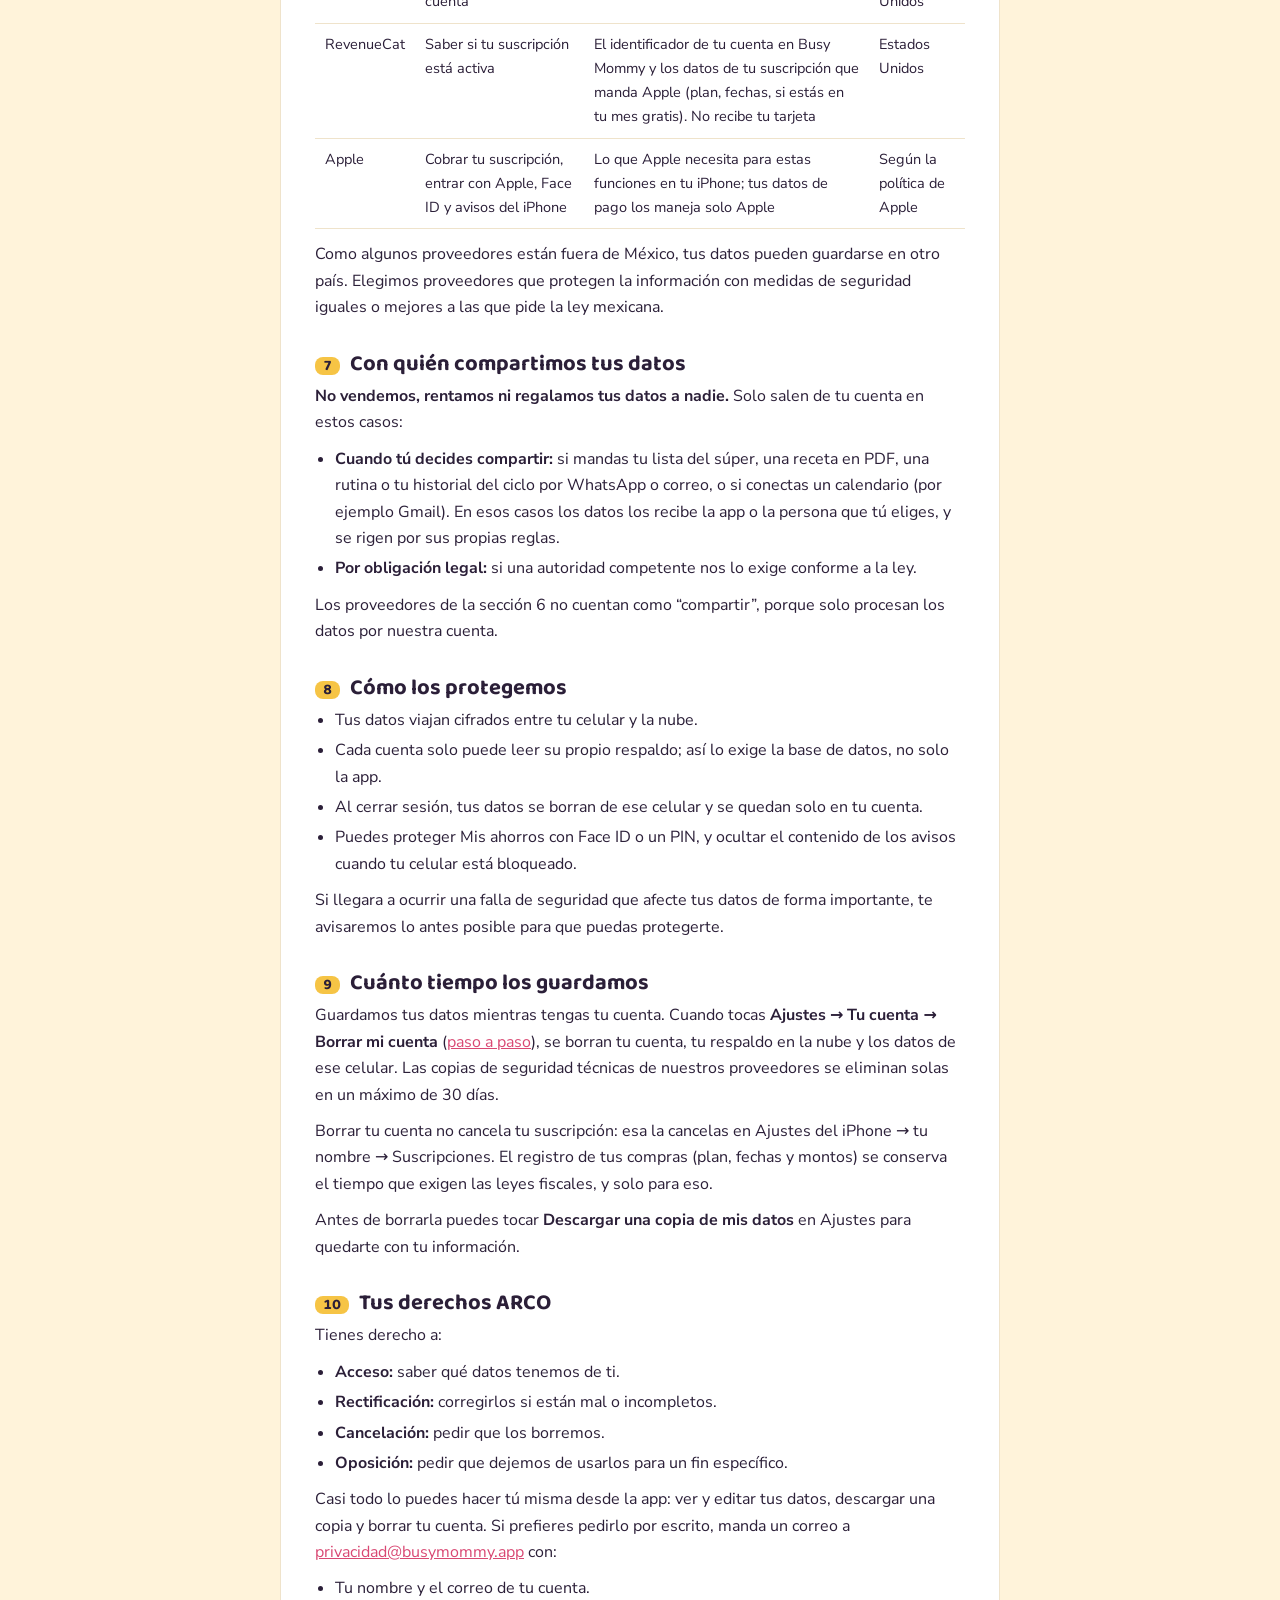
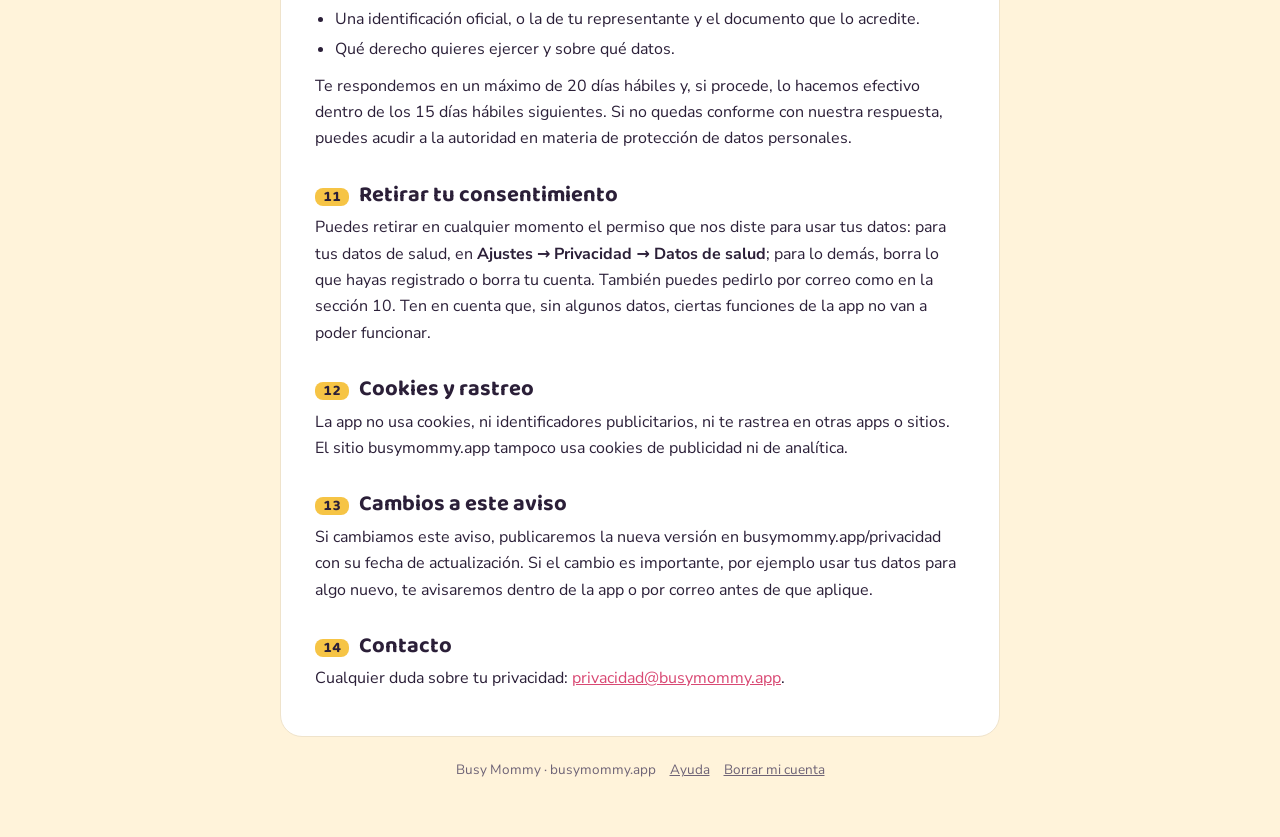
==== commit ab315559: "Aviso de privacidad: suscripción, RevenueCat y Apple como cobrador; borrar la cuenta no cancela la s" ====
--- a/privacidad/index.html
+++ b/privacidad/index.html
@@ -39,7 +39,7 @@
 
   <div>
     <h1>Aviso de Privacidad</h1>
-    <p class="sub">Busy Mommy · Última actualización: 16 de octubre de 2026</p>
+    <p class="sub">Busy Mommy · Última actualización: 7 de noviembre de 2026</p>
   </div>
 
   <article class="doc">
@@ -76,6 +76,11 @@
       <li>Correo electrónico y contraseña. La contraseña se guarda cifrada: nadie, ni nosotros, puede leerla.</li>
       <li>Si entras con Apple, el identificador que Apple nos da y el correo que tú elijas compartir (puede ser un correo oculto de Apple).</li>
     </ul>
+    <h3>Tu suscripción</h3>
+    <ul>
+      <li>Qué plan tienes (mensual o anual), si estás en tu mes gratis, cuándo empieza, se renueva o termina, y los identificadores de compra que nos da Apple.</li>
+      <li><b>El cobro lo hace Apple.</b> Nunca vemos ni guardamos tu tarjeta ni tus datos de pago.</li>
+    </ul>
     <h3>Lo que tú escribes en la app</h3>
     <ul>
       <li><b>Tú y tu familia:</b> tu nombre y fecha de nacimiento; nombres de tu pareja, hijos y familiares; fechas de cumpleaños y fechas importantes.</li>
@@ -112,6 +117,7 @@
     <h3>Finalidades necesarias para darte el servicio</h3>
     <ul>
       <li>Crear y administrar tu cuenta, y dejarte entrar de forma segura.</li>
+      <li>Saber si tu suscripción está activa para darte acceso a la app, y ayudarte a recuperar tu compra si cambias de celular.</li>
       <li>Mostrarte tu semana, tu calendario, tus listas, pagos, presupuestos y ahorros.</li>
       <li>Programar los avisos en tu celular antes de cada pendiente.</li>
       <li>Guardar una copia de tus datos en tu cuenta para que no los pierdas si cambias de celular.</li>
@@ -131,7 +137,8 @@
       <tbody>
         <tr><td>Supabase</td><td>Cuentas y respaldo en la nube</td><td>Correo, contraseña cifrada y la copia de tus datos de la app</td><td>Estados Unidos</td></tr>
         <tr><td>Resend</td><td>Enviar correos de la cuenta</td><td>Tu correo electrónico</td><td>Estados Unidos</td></tr>
-        <tr><td>Apple</td><td>Entrar con Apple, Face ID y avisos del iPhone</td><td>Lo que Apple necesita para estas funciones en tu iPhone</td><td>Según la política de Apple</td></tr>
+        <tr><td>RevenueCat</td><td>Saber si tu suscripción está activa</td><td>El identificador de tu cuenta en Busy Mommy y los datos de tu suscripción que manda Apple (plan, fechas, si estás en tu mes gratis). No recibe tu tarjeta</td><td>Estados Unidos</td></tr>
+        <tr><td>Apple</td><td>Cobrar tu suscripción, entrar con Apple, Face ID y avisos del iPhone</td><td>Lo que Apple necesita para estas funciones en tu iPhone; tus datos de pago los maneja solo Apple</td><td>Según la política de Apple</td></tr>
       </tbody>
     </table></div>
     <p>Como algunos proveedores están fuera de México, tus datos pueden guardarse en otro país. Elegimos proveedores que protegen la información con medidas de seguridad iguales o mejores a las que pide la ley mexicana.</p>
@@ -161,6 +168,7 @@
   <section id="conservacion">
     <h2><span class="n">9</span>Cuánto tiempo los guardamos</h2>
     <p>Guardamos tus datos mientras tengas tu cuenta. Cuando tocas <b>Ajustes → Tu cuenta → Borrar mi cuenta</b> (<a href="/borrar-cuenta/">paso a paso</a>), se borran tu cuenta, tu respaldo en la nube y los datos de ese celular. Las copias de seguridad técnicas de nuestros proveedores se eliminan solas en un máximo de 30 días.</p>
+    <p>Borrar tu cuenta no cancela tu suscripción: esa la cancelas en Ajustes del iPhone → tu nombre → Suscripciones. El registro de tus compras (plan, fechas y montos) se conserva el tiempo que exigen las leyes fiscales, y solo para eso.</p>
     <p>Antes de borrarla puedes tocar <b>Descargar una copia de mis datos</b> en Ajustes para quedarte con tu información.</p>
   </section>
 
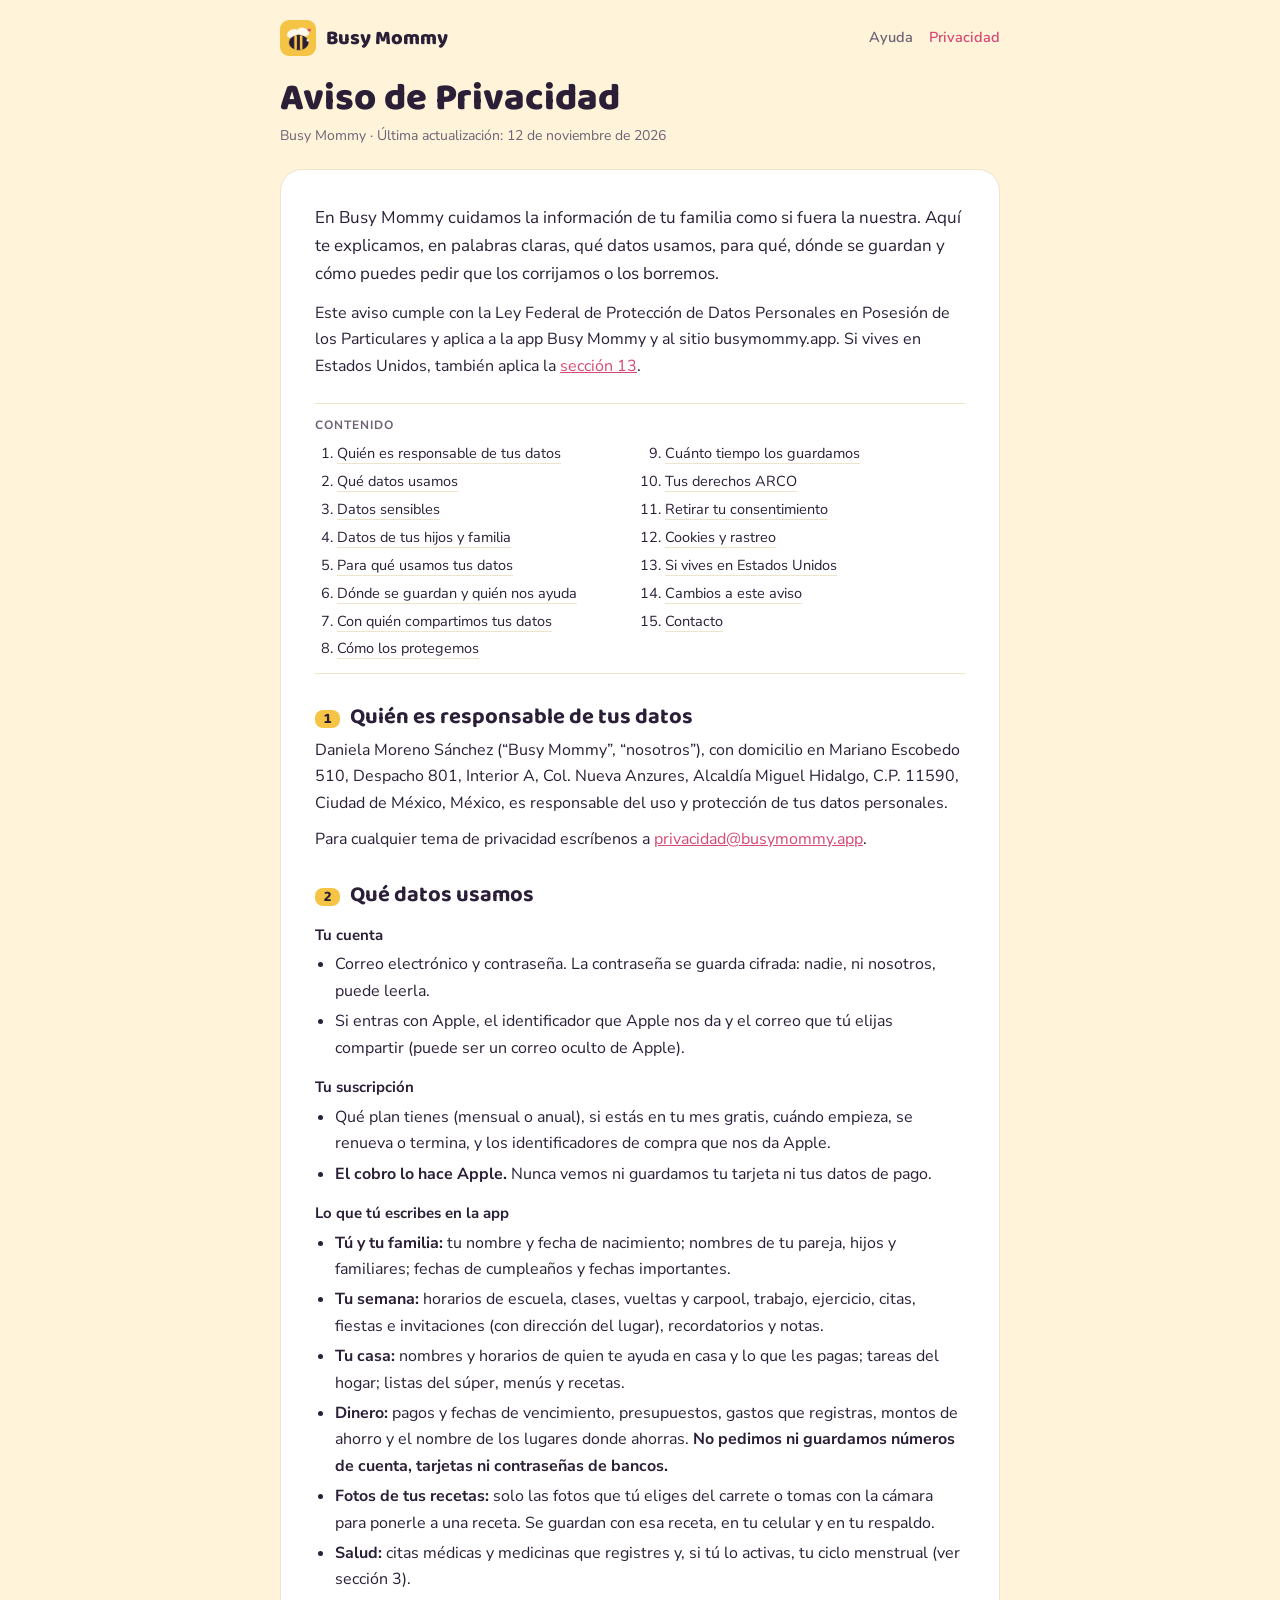
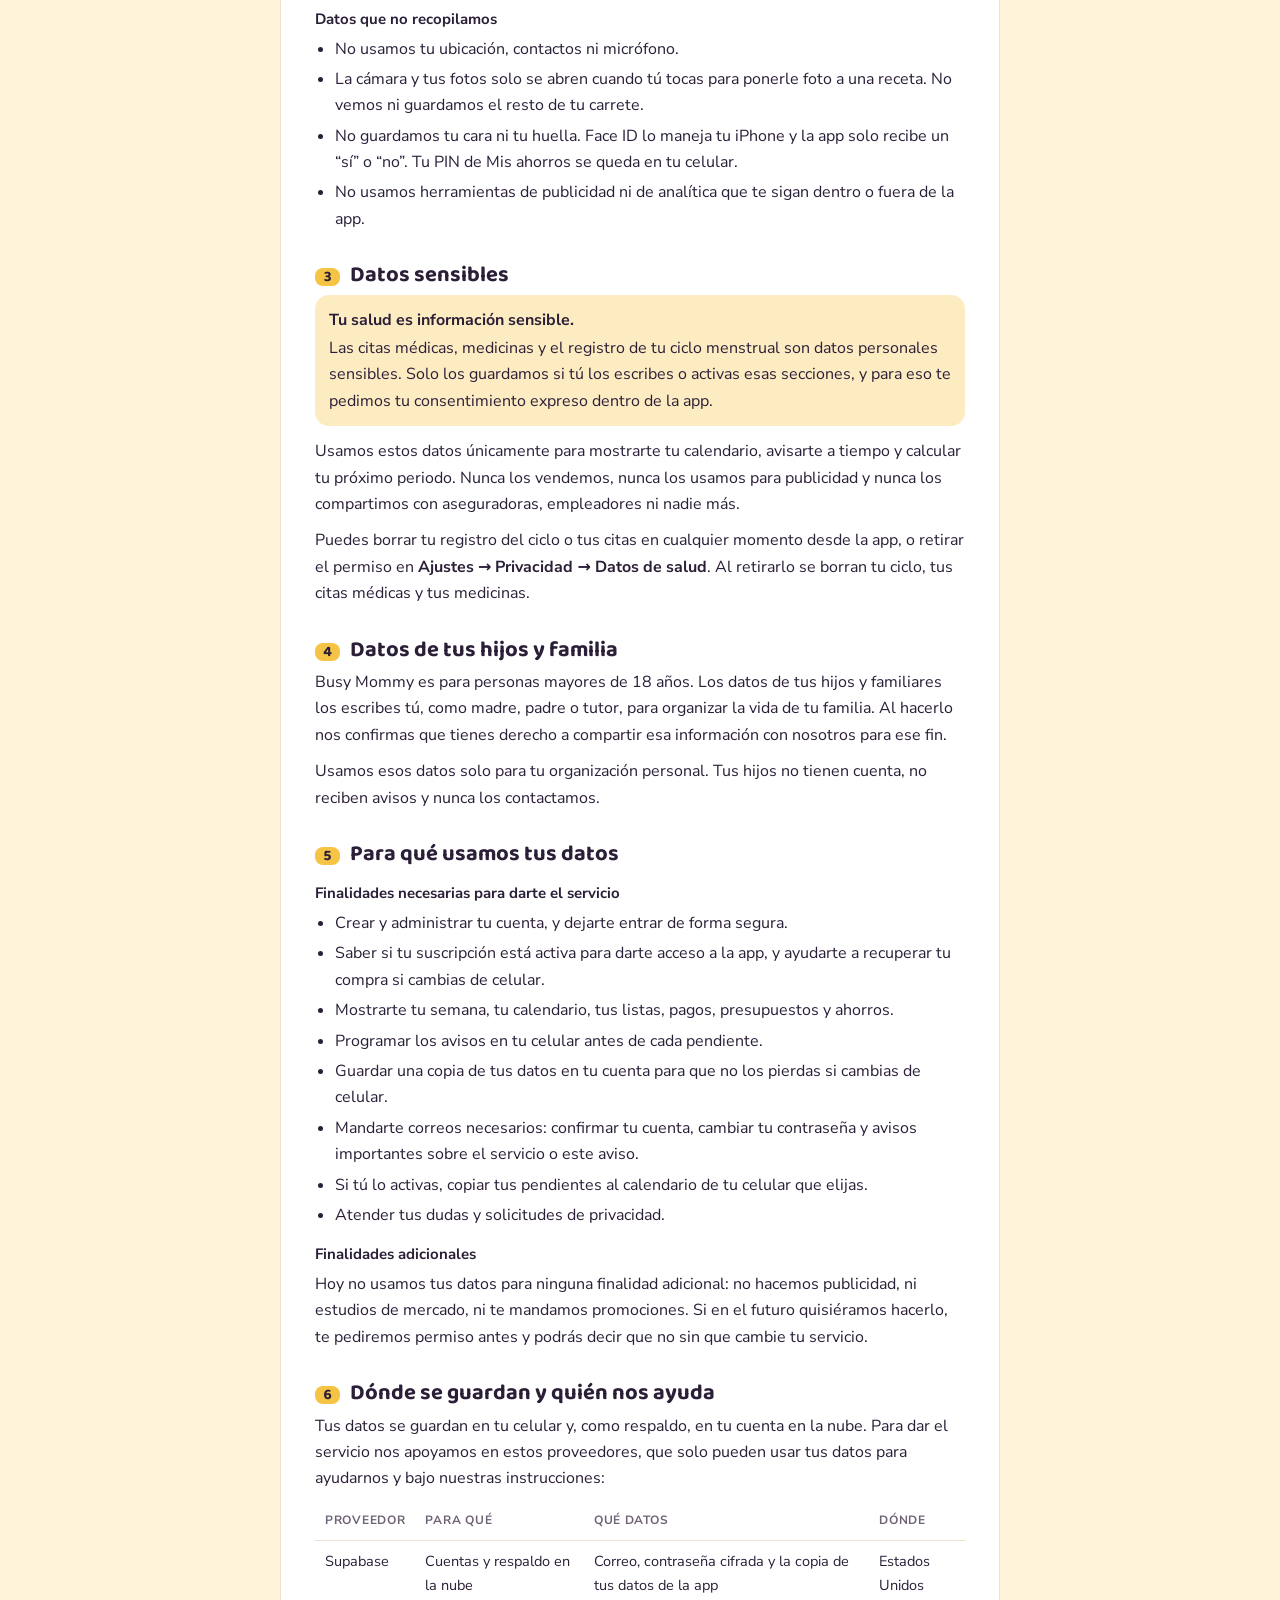
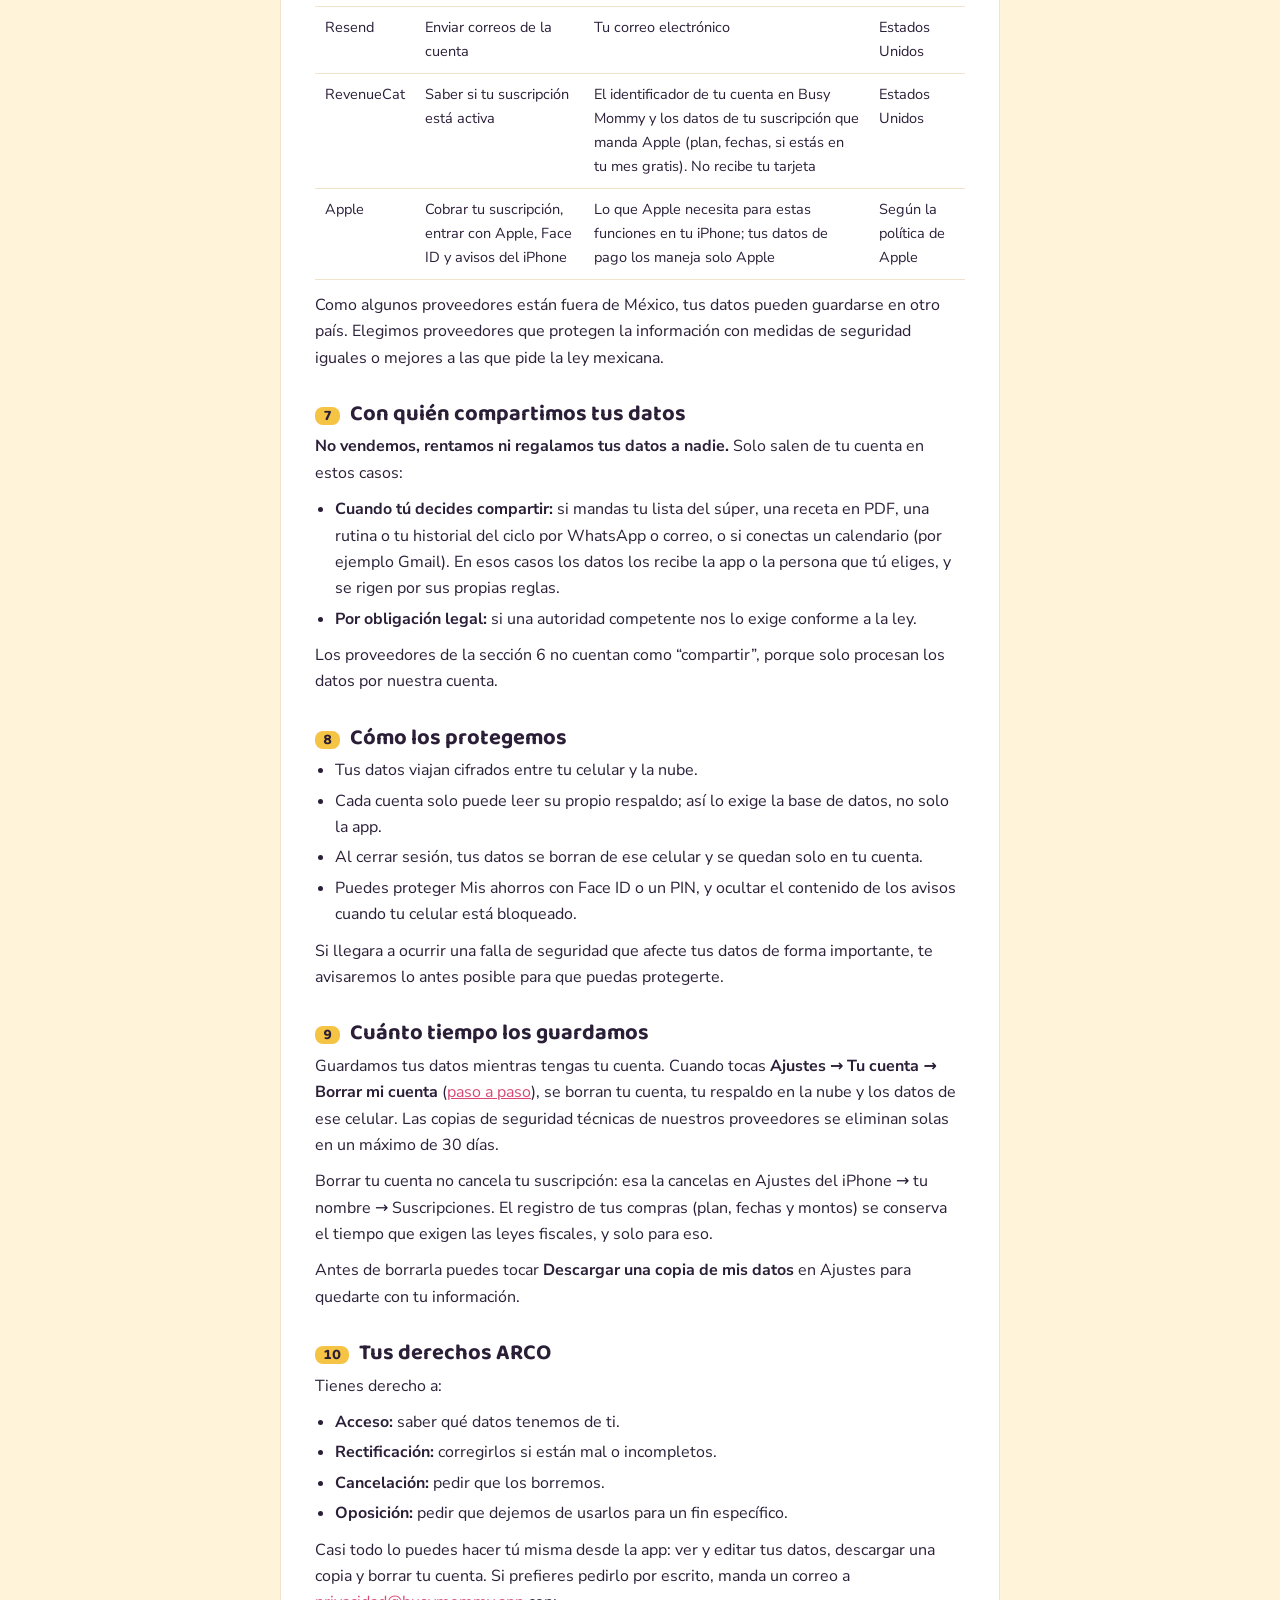
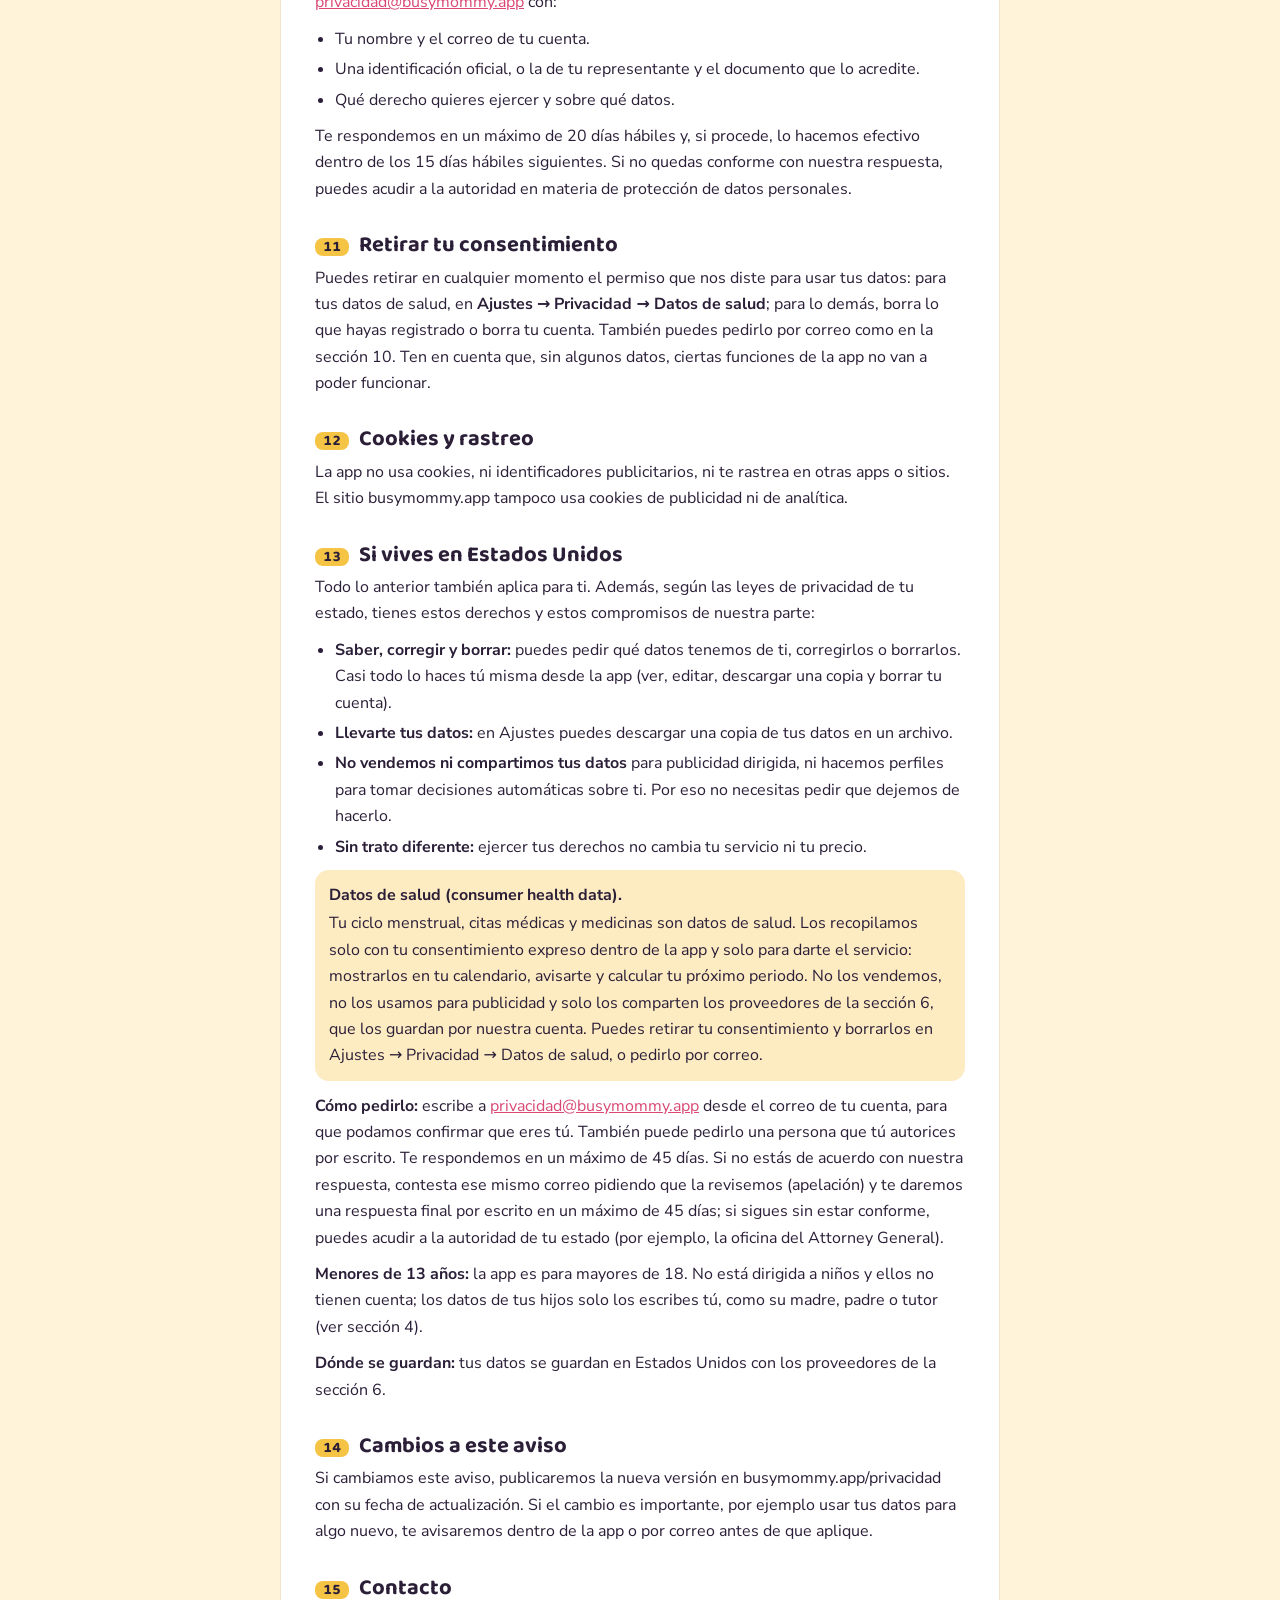
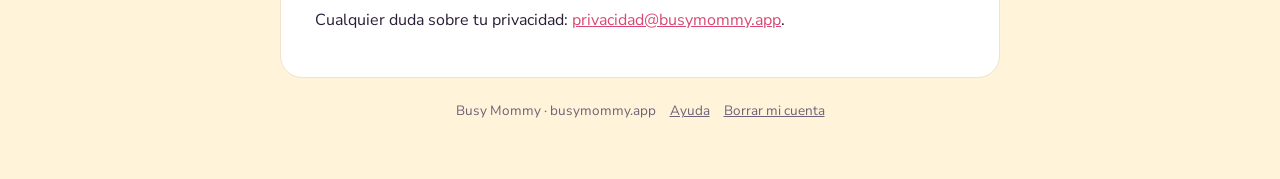
==== commit acbe3391: "Aviso de privacidad: sección para quienes viven en Estados Unidos Derechos de privacidad estatales, " ====
--- a/privacidad/index.html
+++ b/privacidad/index.html
@@ -39,12 +39,12 @@
 
   <div>
     <h1>Aviso de Privacidad</h1>
-    <p class="sub">Busy Mommy · Última actualización: 7 de noviembre de 2026</p>
+    <p class="sub">Busy Mommy · Última actualización: 12 de noviembre de 2026</p>
   </div>
 
   <article class="doc">
   <p class="lead">En Busy Mommy cuidamos la información de tu familia como si fuera la nuestra. Aquí te explicamos, en palabras claras, qué datos usamos, para qué, dónde se guardan y cómo puedes pedir que los corrijamos o los borremos.</p>
-  <p>Este aviso cumple con la Ley Federal de Protección de Datos Personales en Posesión de los Particulares y aplica a la app Busy Mommy y al sitio busymommy.app.</p>
+  <p>Este aviso cumple con la Ley Federal de Protección de Datos Personales en Posesión de los Particulares y aplica a la app Busy Mommy y al sitio busymommy.app. Si vives en Estados Unidos, también aplica la <a href="#eua">sección 13</a>.</p>
 
   <nav class="toc" aria-label="Contenido"><p>Contenido</p><ol>
     <li><a href="#responsable">Quién es responsable de tus datos</a></li>
@@ -59,6 +59,7 @@
     <li><a href="#arco">Tus derechos ARCO</a></li>
     <li><a href="#revocar">Retirar tu consentimiento</a></li>
     <li><a href="#rastreo">Cookies y rastreo</a></li>
+    <li><a href="#eua">Si vives en Estados Unidos</a></li>
     <li><a href="#cambios">Cambios a este aviso</a></li>
     <li><a href="#contacto">Contacto</a></li>
   </ol></nav>
@@ -200,13 +201,28 @@
     <p>La app no usa cookies, ni identificadores publicitarios, ni te rastrea en otras apps o sitios. El sitio busymommy.app tampoco usa cookies de publicidad ni de analítica.</p>
   </section>
 
+  <section id="eua">
+    <h2><span class="n">13</span>Si vives en Estados Unidos</h2>
+    <p>Todo lo anterior también aplica para ti. Además, según las leyes de privacidad de tu estado, tienes estos derechos y estos compromisos de nuestra parte:</p>
+    <ul>
+      <li><b>Saber, corregir y borrar:</b> puedes pedir qué datos tenemos de ti, corregirlos o borrarlos. Casi todo lo haces tú misma desde la app (ver, editar, descargar una copia y borrar tu cuenta).</li>
+      <li><b>Llevarte tus datos:</b> en Ajustes puedes descargar una copia de tus datos en un archivo.</li>
+      <li><b>No vendemos ni compartimos tus datos</b> para publicidad dirigida, ni hacemos perfiles para tomar decisiones automáticas sobre ti. Por eso no necesitas pedir que dejemos de hacerlo.</li>
+      <li><b>Sin trato diferente:</b> ejercer tus derechos no cambia tu servicio ni tu precio.</li>
+    </ul>
+    <div class="sens"><b>Datos de salud (consumer health data).</b>Tu ciclo menstrual, citas médicas y medicinas son datos de salud. Los recopilamos solo con tu consentimiento expreso dentro de la app y solo para darte el servicio: mostrarlos en tu calendario, avisarte y calcular tu próximo periodo. No los vendemos, no los usamos para publicidad y solo los comparten los proveedores de la sección 6, que los guardan por nuestra cuenta. Puedes retirar tu consentimiento y borrarlos en Ajustes → Privacidad → Datos de salud, o pedirlo por correo.</div>
+    <p><b>Cómo pedirlo:</b> escribe a <a href="mailto:privacidad@busymommy.app">privacidad@busymommy.app</a> desde el correo de tu cuenta, para que podamos confirmar que eres tú. También puede pedirlo una persona que tú autorices por escrito. Te respondemos en un máximo de 45 días. Si no estás de acuerdo con nuestra respuesta, contesta ese mismo correo pidiendo que la revisemos (apelación) y te daremos una respuesta final por escrito en un máximo de 45 días; si sigues sin estar conforme, puedes acudir a la autoridad de tu estado (por ejemplo, la oficina del Attorney General).</p>
+    <p><b>Menores de 13 años:</b> la app es para mayores de 18. No está dirigida a niños y ellos no tienen cuenta; los datos de tus hijos solo los escribes tú, como su madre, padre o tutor (ver sección 4).</p>
+    <p><b>Dónde se guardan:</b> tus datos se guardan en Estados Unidos con los proveedores de la sección 6.</p>
+  </section>
+
   <section id="cambios">
-    <h2><span class="n">13</span>Cambios a este aviso</h2>
+    <h2><span class="n">14</span>Cambios a este aviso</h2>
     <p>Si cambiamos este aviso, publicaremos la nueva versión en busymommy.app/privacidad con su fecha de actualización. Si el cambio es importante, por ejemplo usar tus datos para algo nuevo, te avisaremos dentro de la app o por correo antes de que aplique.</p>
   </section>
 
   <section id="contacto">
-    <h2><span class="n">14</span>Contacto</h2>
+    <h2><span class="n">15</span>Contacto</h2>
     <p>Cualquier duda sobre tu privacidad: <a href="mailto:privacidad@busymommy.app">privacidad@busymommy.app</a>.</p>
   </section>
   </article>
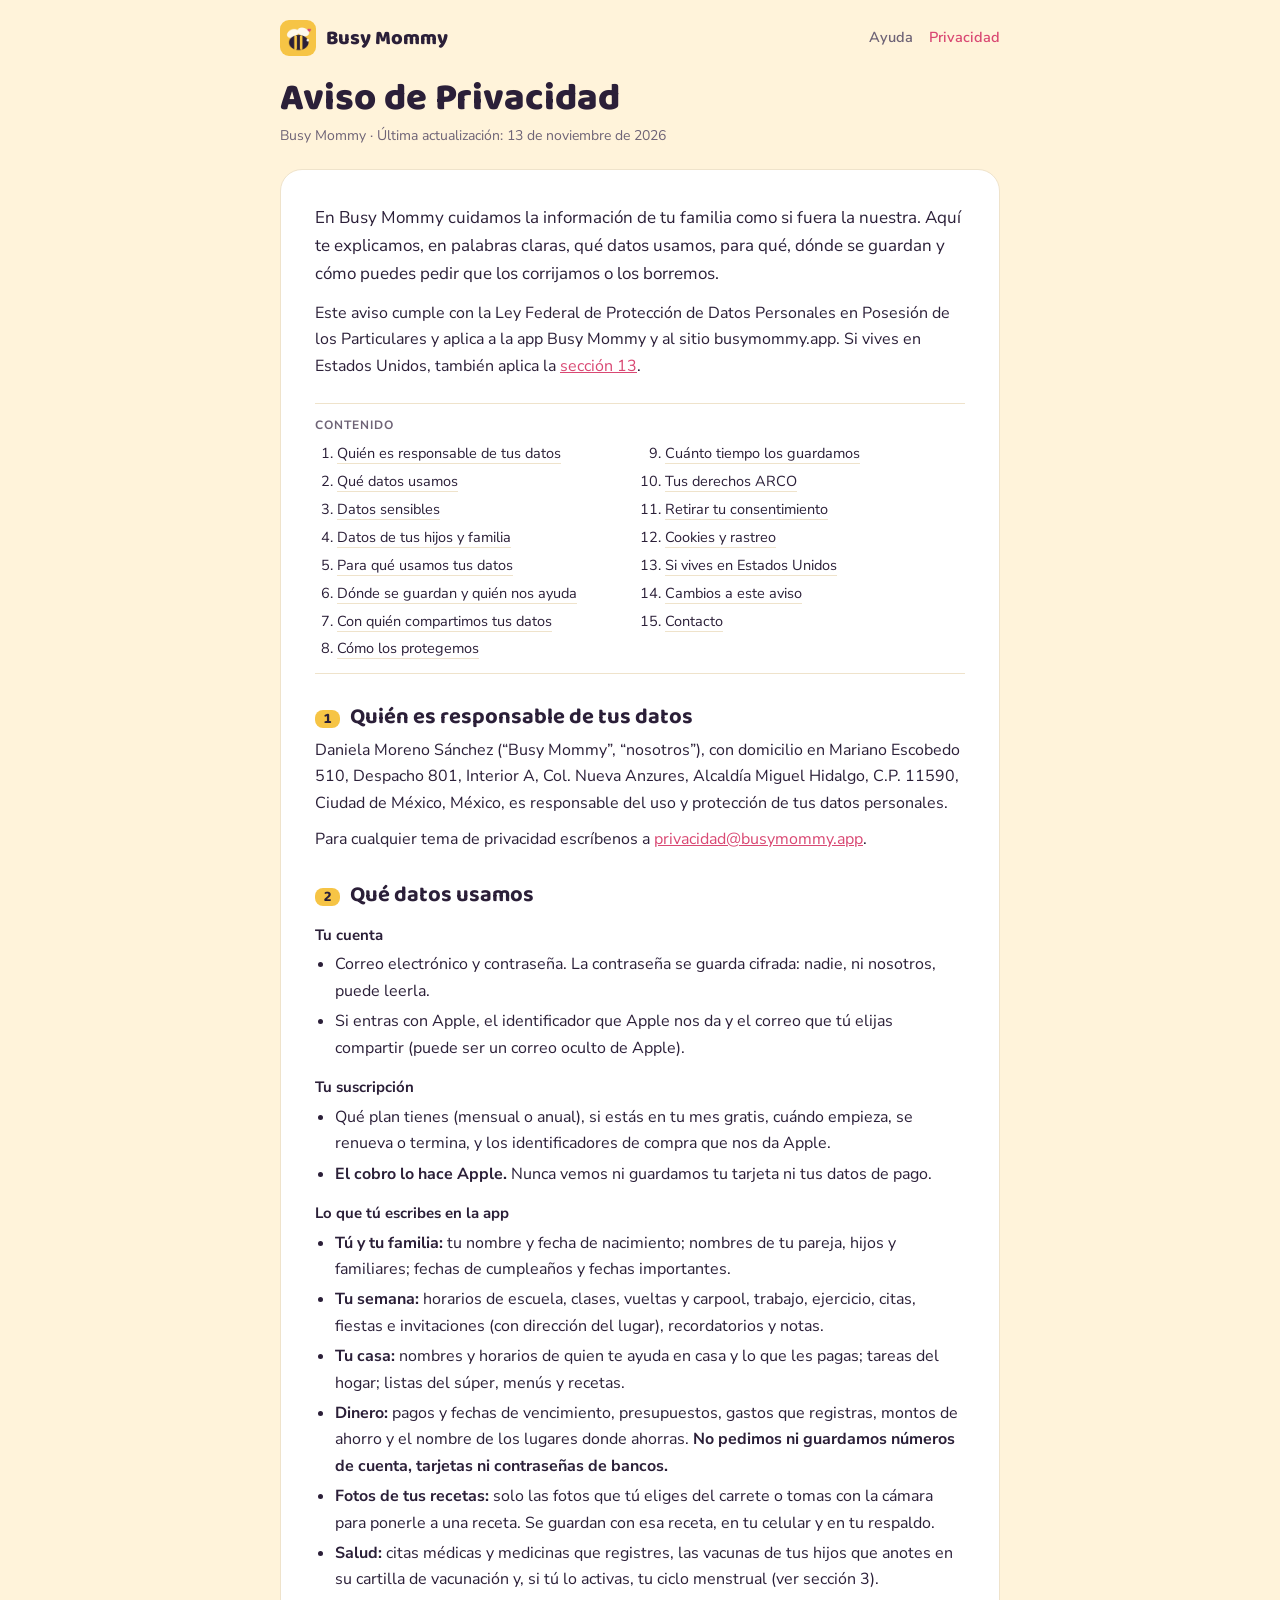
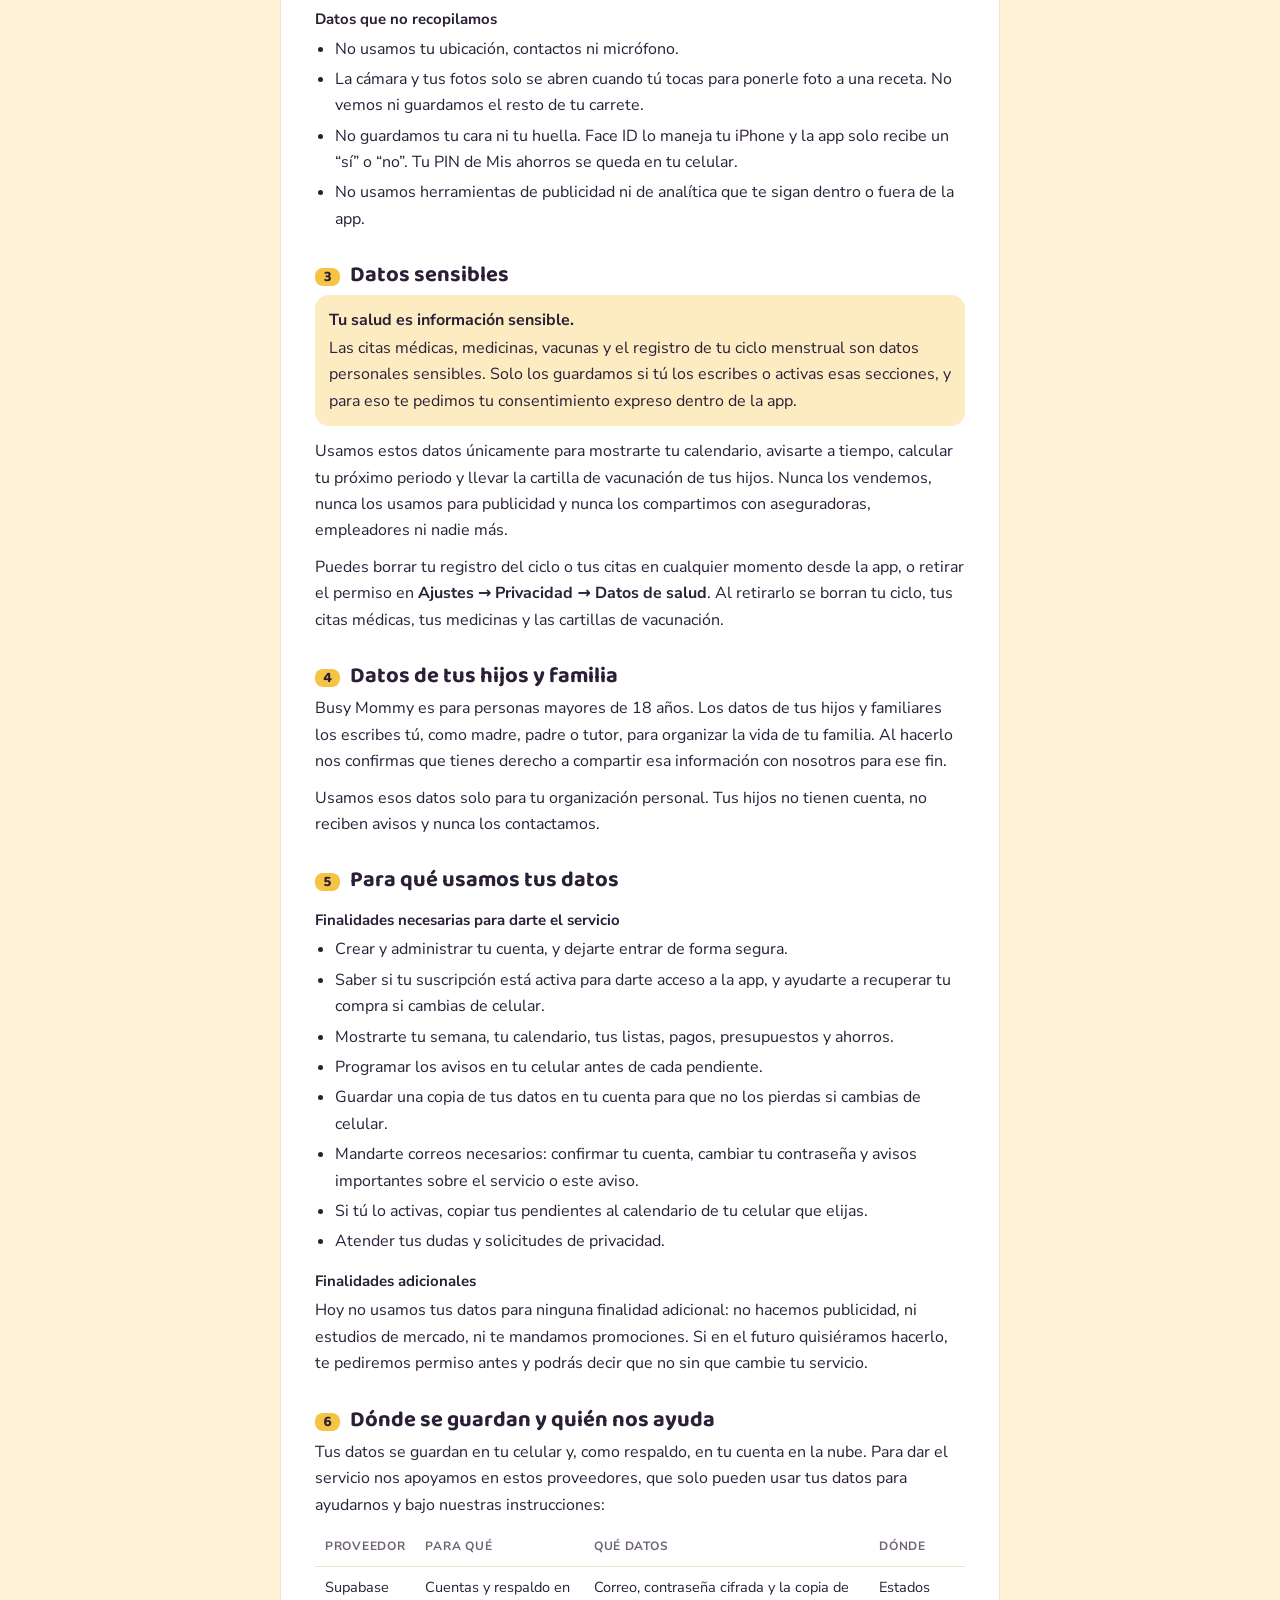
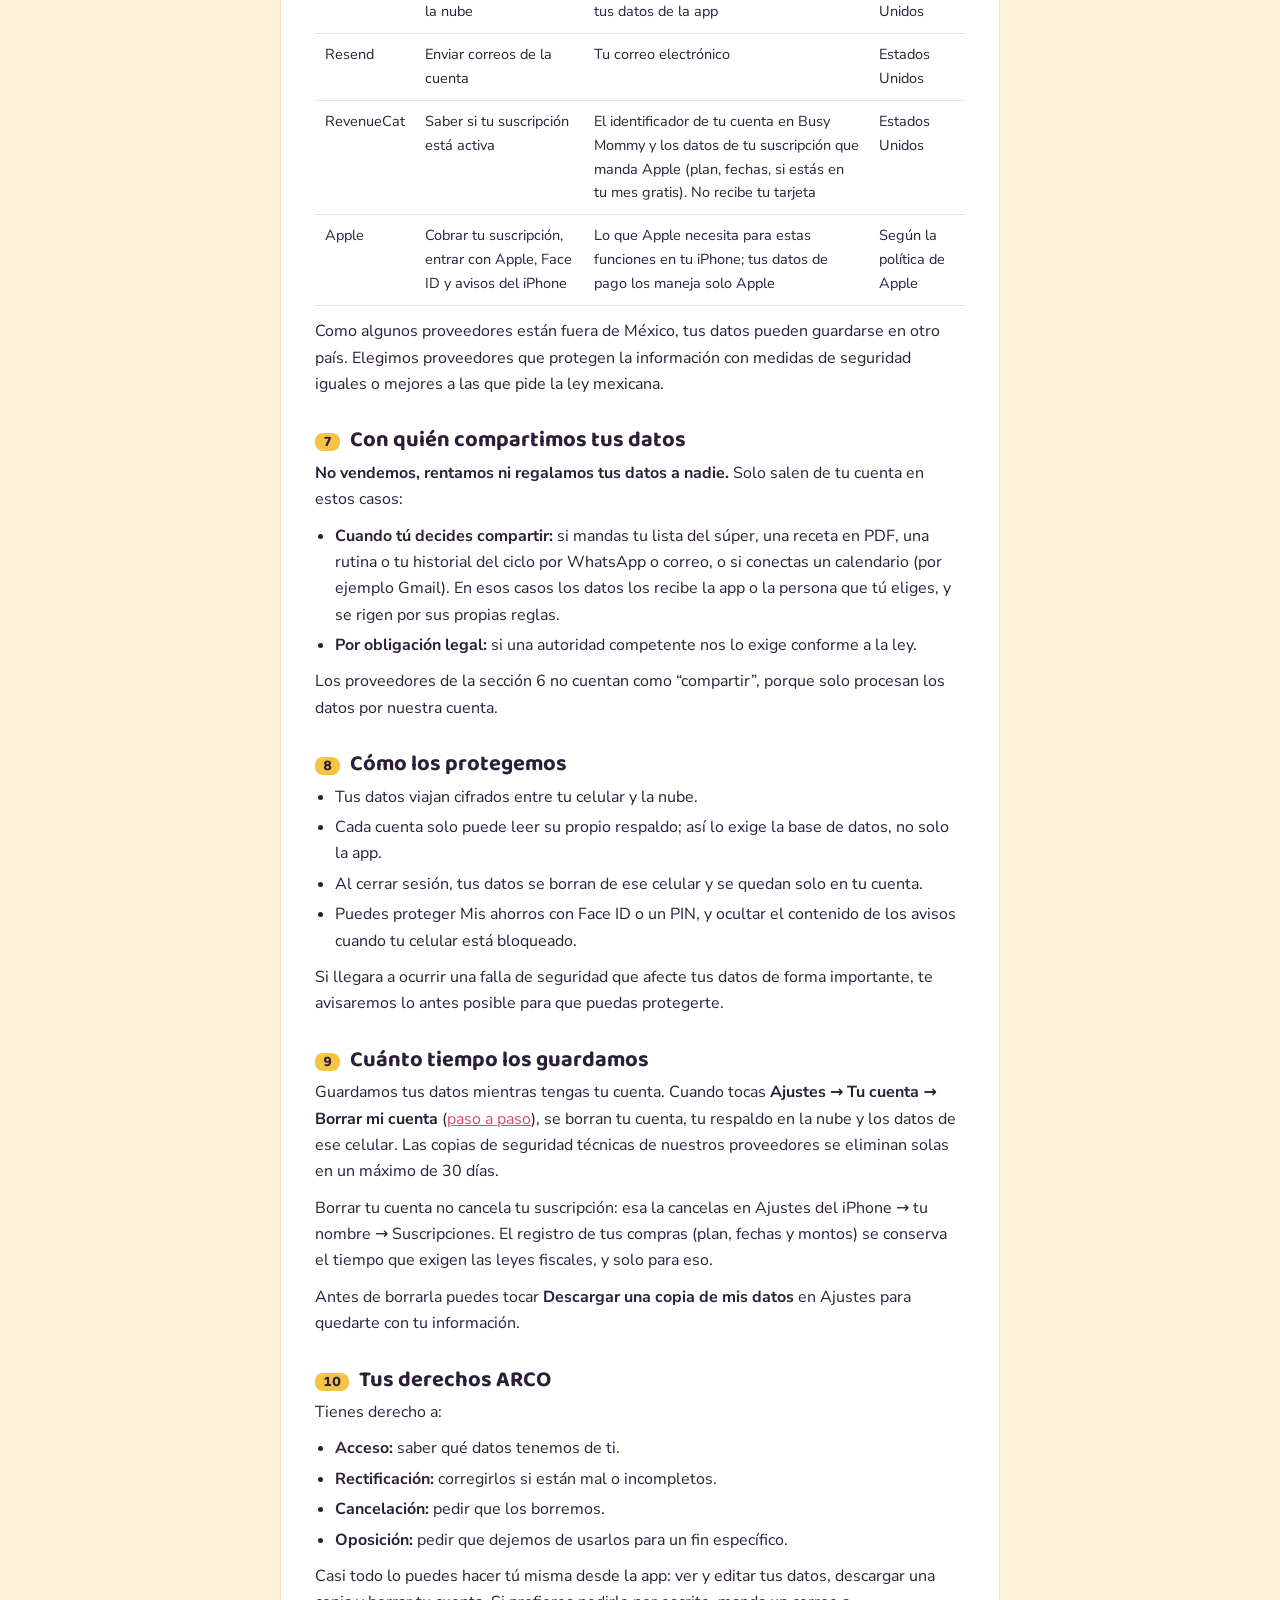
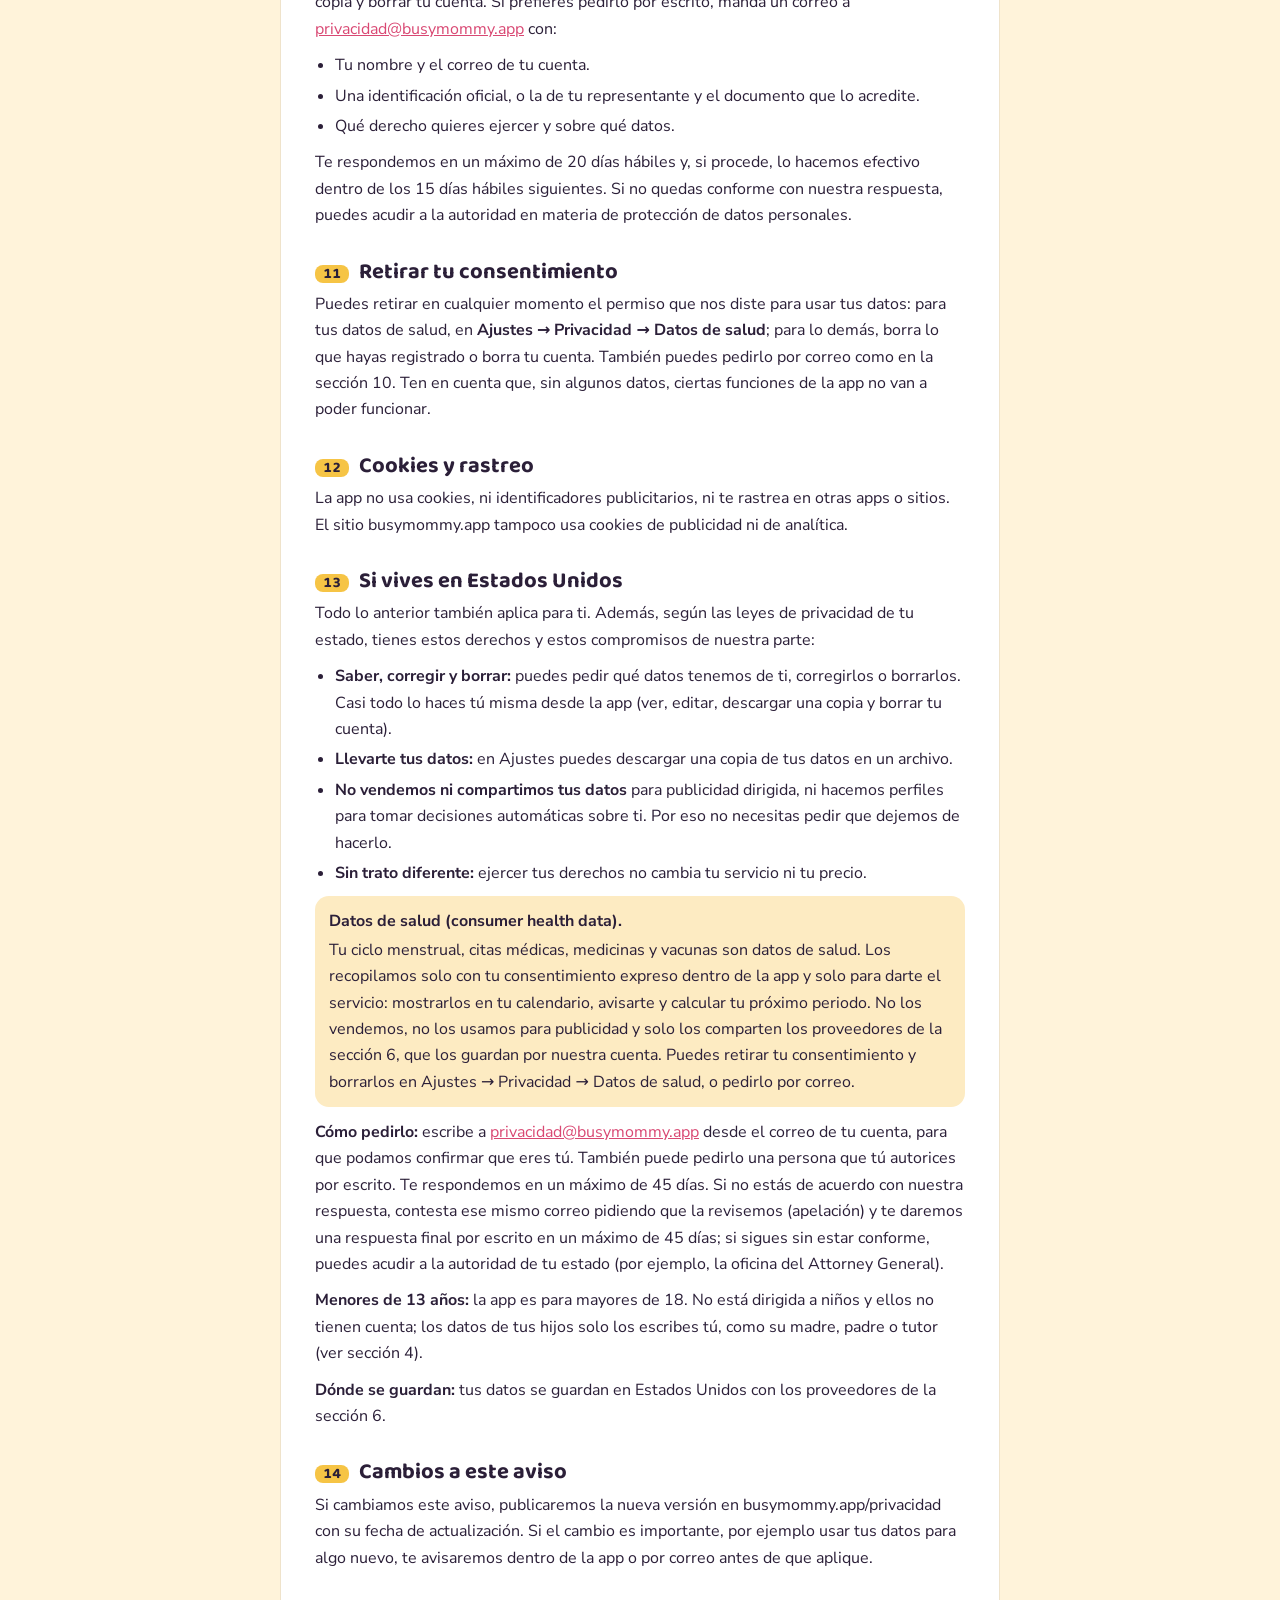
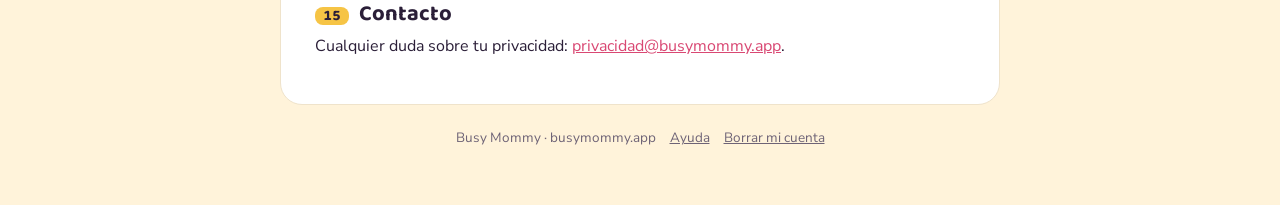
==== commit 404ca7b2: "Aviso de privacidad: las vacunas de los hijos como dato de salud Co-Authored-By: Claude Opus 5.5 <no" ====
--- a/privacidad/index.html
+++ b/privacidad/index.html
@@ -39,7 +39,7 @@
 
   <div>
     <h1>Aviso de Privacidad</h1>
-    <p class="sub">Busy Mommy · Última actualización: 12 de noviembre de 2026</p>
+    <p class="sub">Busy Mommy · Última actualización: 13 de noviembre de 2026</p>
   </div>
 
   <article class="doc">
@@ -89,7 +89,7 @@
       <li><b>Tu casa:</b> nombres y horarios de quien te ayuda en casa y lo que les pagas; tareas del hogar; listas del súper, menús y recetas.</li>
       <li><b>Dinero:</b> pagos y fechas de vencimiento, presupuestos, gastos que registras, montos de ahorro y el nombre de los lugares donde ahorras. <b>No pedimos ni guardamos números de cuenta, tarjetas ni contraseñas de bancos.</b></li>
       <li><b>Fotos de tus recetas:</b> solo las fotos que tú eliges del carrete o tomas con la cámara para ponerle a una receta. Se guardan con esa receta, en tu celular y en tu respaldo.</li>
-      <li><b>Salud:</b> citas médicas y medicinas que registres y, si tú lo activas, tu ciclo menstrual (ver sección 3).</li>
+      <li><b>Salud:</b> citas médicas y medicinas que registres, las vacunas de tus hijos que anotes en su cartilla de vacunación y, si tú lo activas, tu ciclo menstrual (ver sección 3).</li>
     </ul>
     <h3>Datos que no recopilamos</h3>
     <ul>
@@ -102,9 +102,9 @@
 
   <section id="sensibles">
     <h2><span class="n">3</span>Datos sensibles</h2>
-    <div class="sens"><b>Tu salud es información sensible.</b>Las citas médicas, medicinas y el registro de tu ciclo menstrual son datos personales sensibles. Solo los guardamos si tú los escribes o activas esas secciones, y para eso te pedimos tu consentimiento expreso dentro de la app.</div>
-    <p>Usamos estos datos únicamente para mostrarte tu calendario, avisarte a tiempo y calcular tu próximo periodo. Nunca los vendemos, nunca los usamos para publicidad y nunca los compartimos con aseguradoras, empleadores ni nadie más.</p>
-    <p>Puedes borrar tu registro del ciclo o tus citas en cualquier momento desde la app, o retirar el permiso en <b>Ajustes → Privacidad → Datos de salud</b>. Al retirarlo se borran tu ciclo, tus citas médicas y tus medicinas.</p>
+    <div class="sens"><b>Tu salud es información sensible.</b>Las citas médicas, medicinas, vacunas y el registro de tu ciclo menstrual son datos personales sensibles. Solo los guardamos si tú los escribes o activas esas secciones, y para eso te pedimos tu consentimiento expreso dentro de la app.</div>
+    <p>Usamos estos datos únicamente para mostrarte tu calendario, avisarte a tiempo, calcular tu próximo periodo y llevar la cartilla de vacunación de tus hijos. Nunca los vendemos, nunca los usamos para publicidad y nunca los compartimos con aseguradoras, empleadores ni nadie más.</p>
+    <p>Puedes borrar tu registro del ciclo o tus citas en cualquier momento desde la app, o retirar el permiso en <b>Ajustes → Privacidad → Datos de salud</b>. Al retirarlo se borran tu ciclo, tus citas médicas, tus medicinas y las cartillas de vacunación.</p>
   </section>
 
   <section id="hijos">
@@ -210,7 +210,7 @@
       <li><b>No vendemos ni compartimos tus datos</b> para publicidad dirigida, ni hacemos perfiles para tomar decisiones automáticas sobre ti. Por eso no necesitas pedir que dejemos de hacerlo.</li>
       <li><b>Sin trato diferente:</b> ejercer tus derechos no cambia tu servicio ni tu precio.</li>
     </ul>
-    <div class="sens"><b>Datos de salud (consumer health data).</b>Tu ciclo menstrual, citas médicas y medicinas son datos de salud. Los recopilamos solo con tu consentimiento expreso dentro de la app y solo para darte el servicio: mostrarlos en tu calendario, avisarte y calcular tu próximo periodo. No los vendemos, no los usamos para publicidad y solo los comparten los proveedores de la sección 6, que los guardan por nuestra cuenta. Puedes retirar tu consentimiento y borrarlos en Ajustes → Privacidad → Datos de salud, o pedirlo por correo.</div>
+    <div class="sens"><b>Datos de salud (consumer health data).</b>Tu ciclo menstrual, citas médicas, medicinas y vacunas son datos de salud. Los recopilamos solo con tu consentimiento expreso dentro de la app y solo para darte el servicio: mostrarlos en tu calendario, avisarte y calcular tu próximo periodo. No los vendemos, no los usamos para publicidad y solo los comparten los proveedores de la sección 6, que los guardan por nuestra cuenta. Puedes retirar tu consentimiento y borrarlos en Ajustes → Privacidad → Datos de salud, o pedirlo por correo.</div>
     <p><b>Cómo pedirlo:</b> escribe a <a href="mailto:privacidad@busymommy.app">privacidad@busymommy.app</a> desde el correo de tu cuenta, para que podamos confirmar que eres tú. También puede pedirlo una persona que tú autorices por escrito. Te respondemos en un máximo de 45 días. Si no estás de acuerdo con nuestra respuesta, contesta ese mismo correo pidiendo que la revisemos (apelación) y te daremos una respuesta final por escrito en un máximo de 45 días; si sigues sin estar conforme, puedes acudir a la autoridad de tu estado (por ejemplo, la oficina del Attorney General).</p>
     <p><b>Menores de 13 años:</b> la app es para mayores de 18. No está dirigida a niños y ellos no tienen cuenta; los datos de tus hijos solo los escribes tú, como su madre, padre o tutor (ver sección 4).</p>
     <p><b>Dónde se guardan:</b> tus datos se guardan en Estados Unidos con los proveedores de la sección 6.</p>
